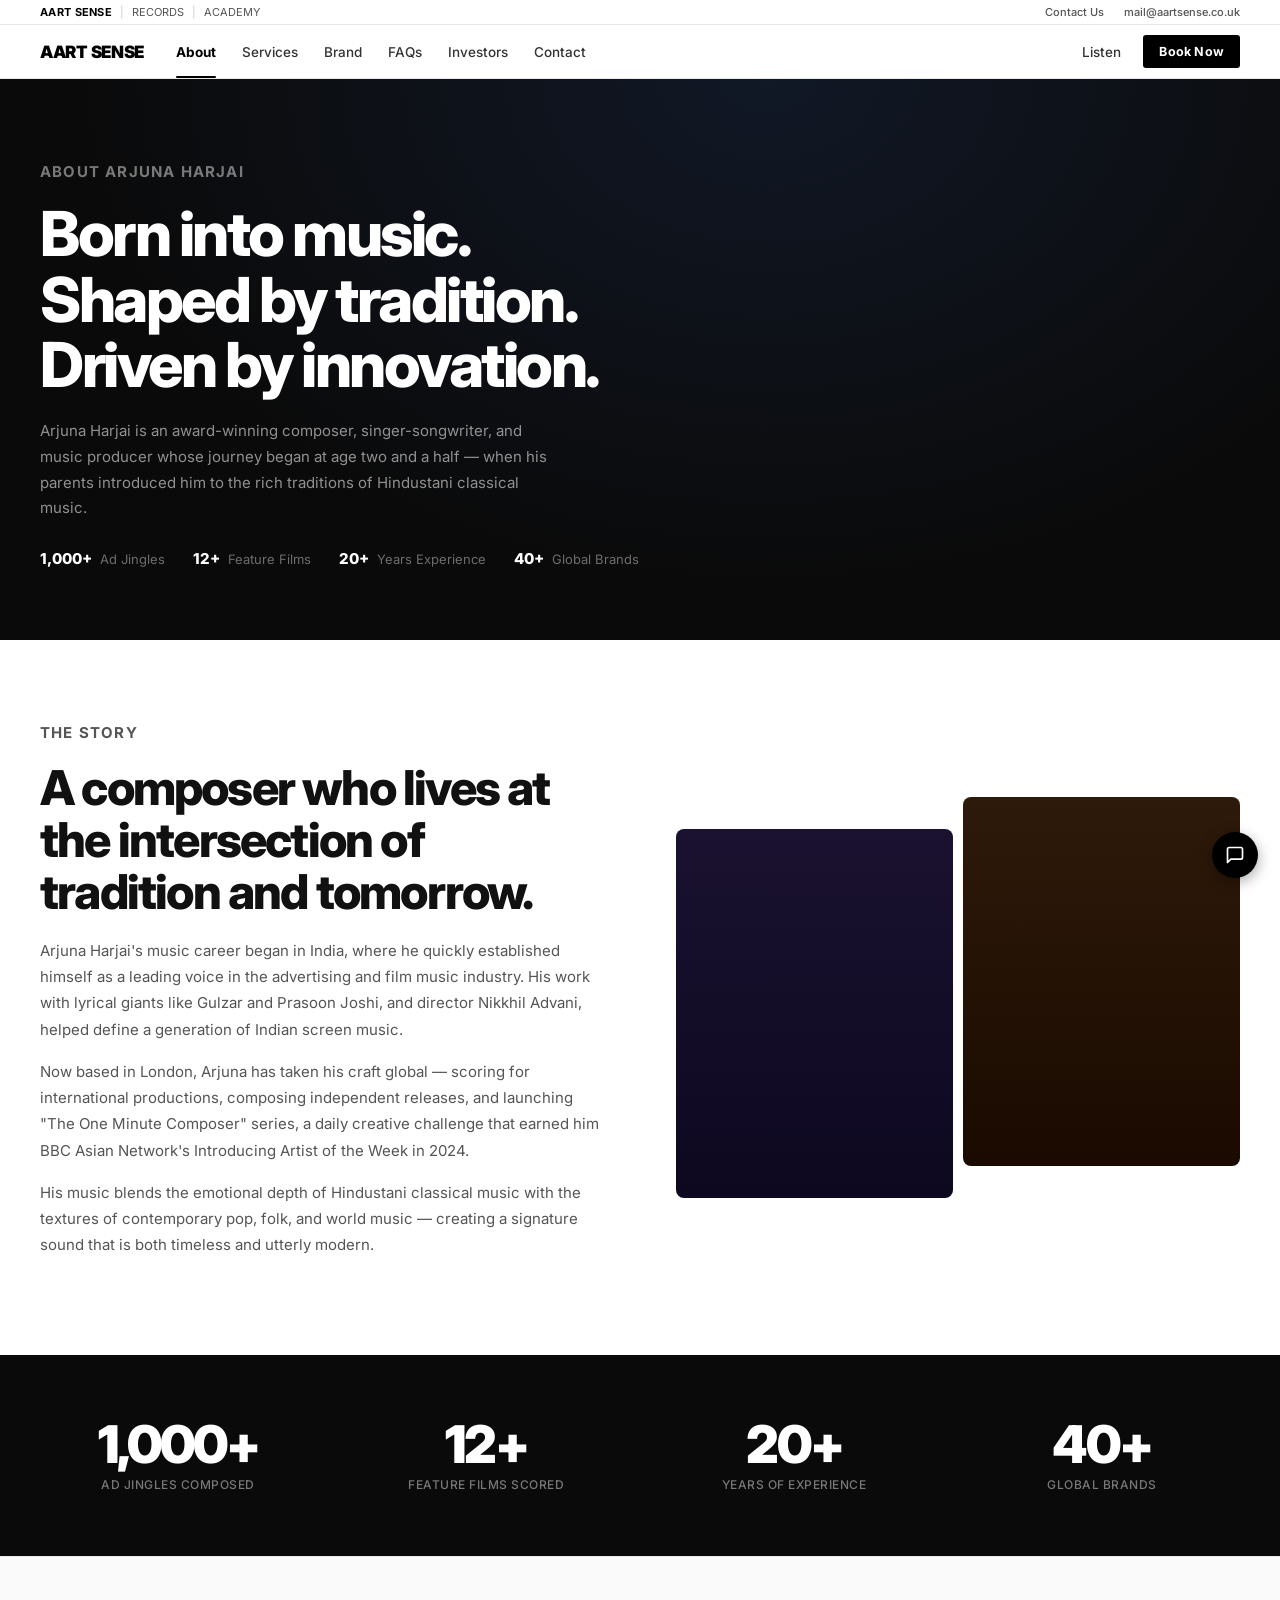
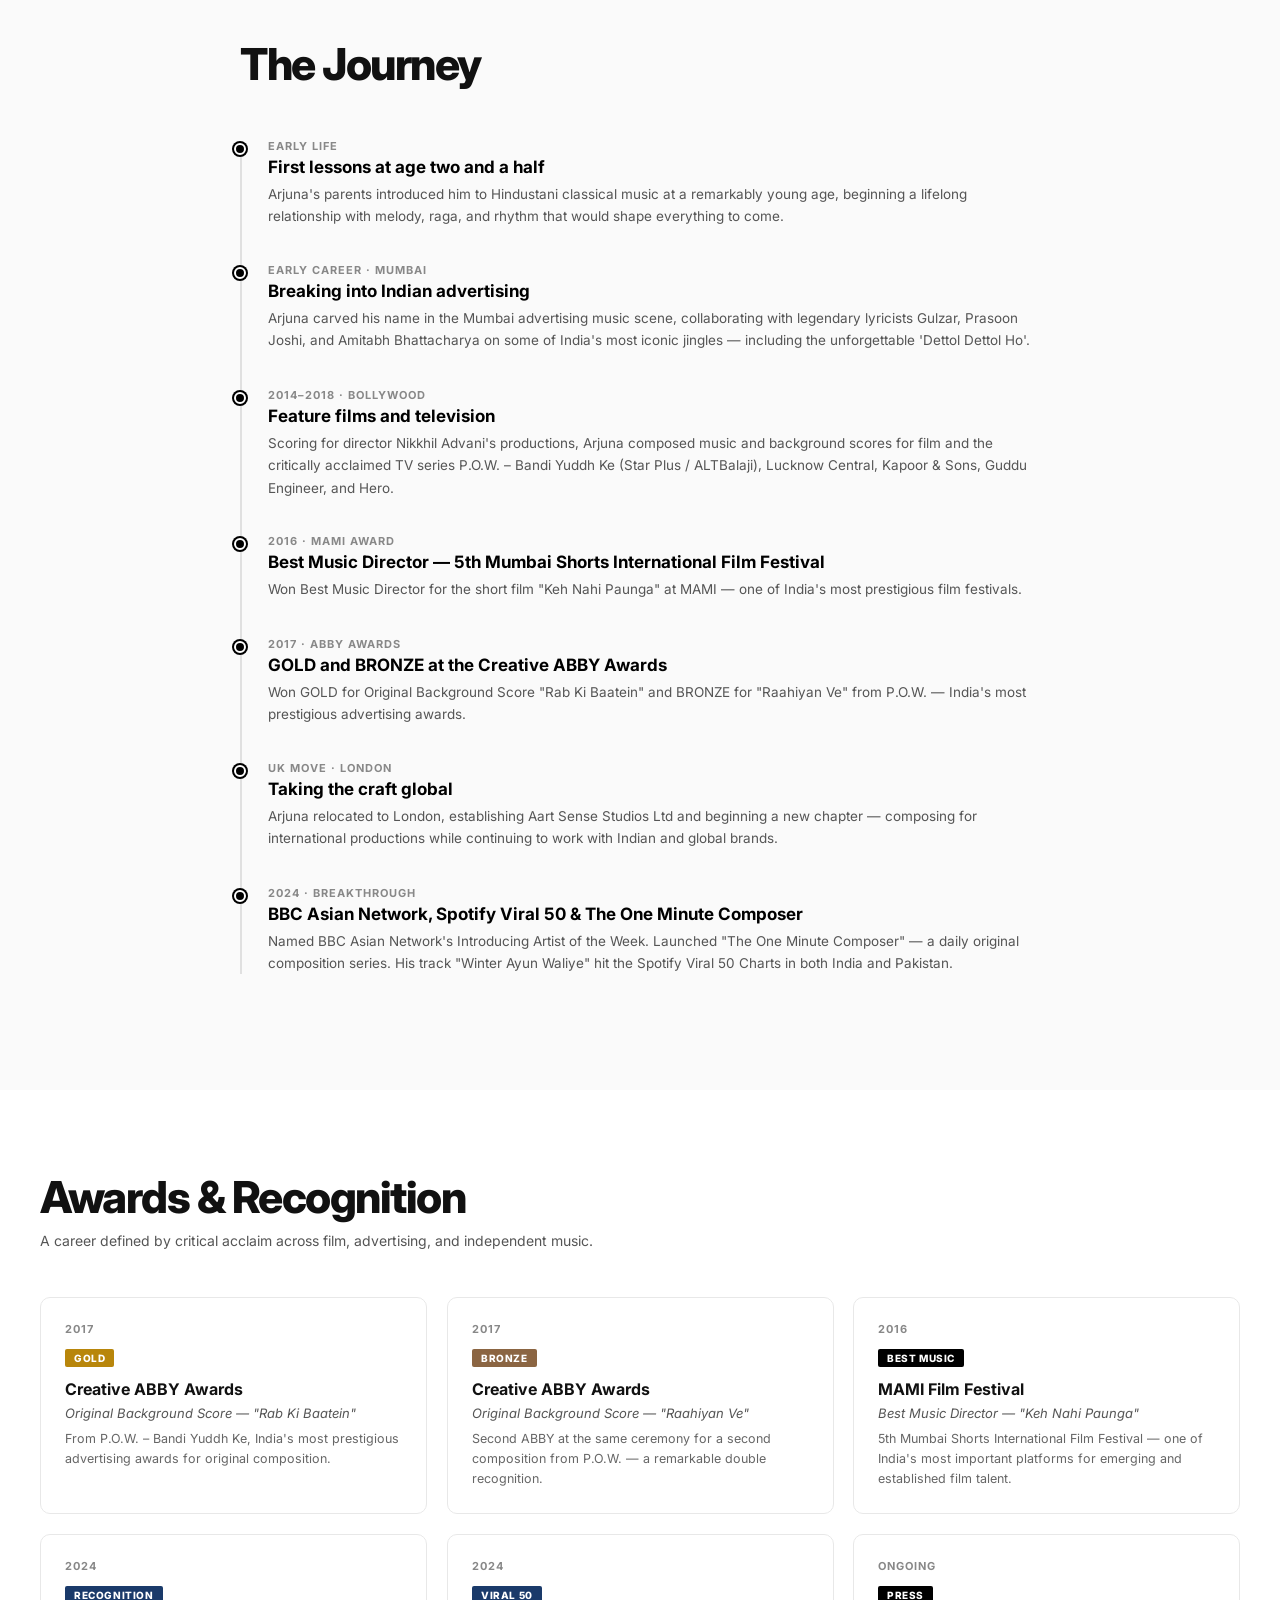
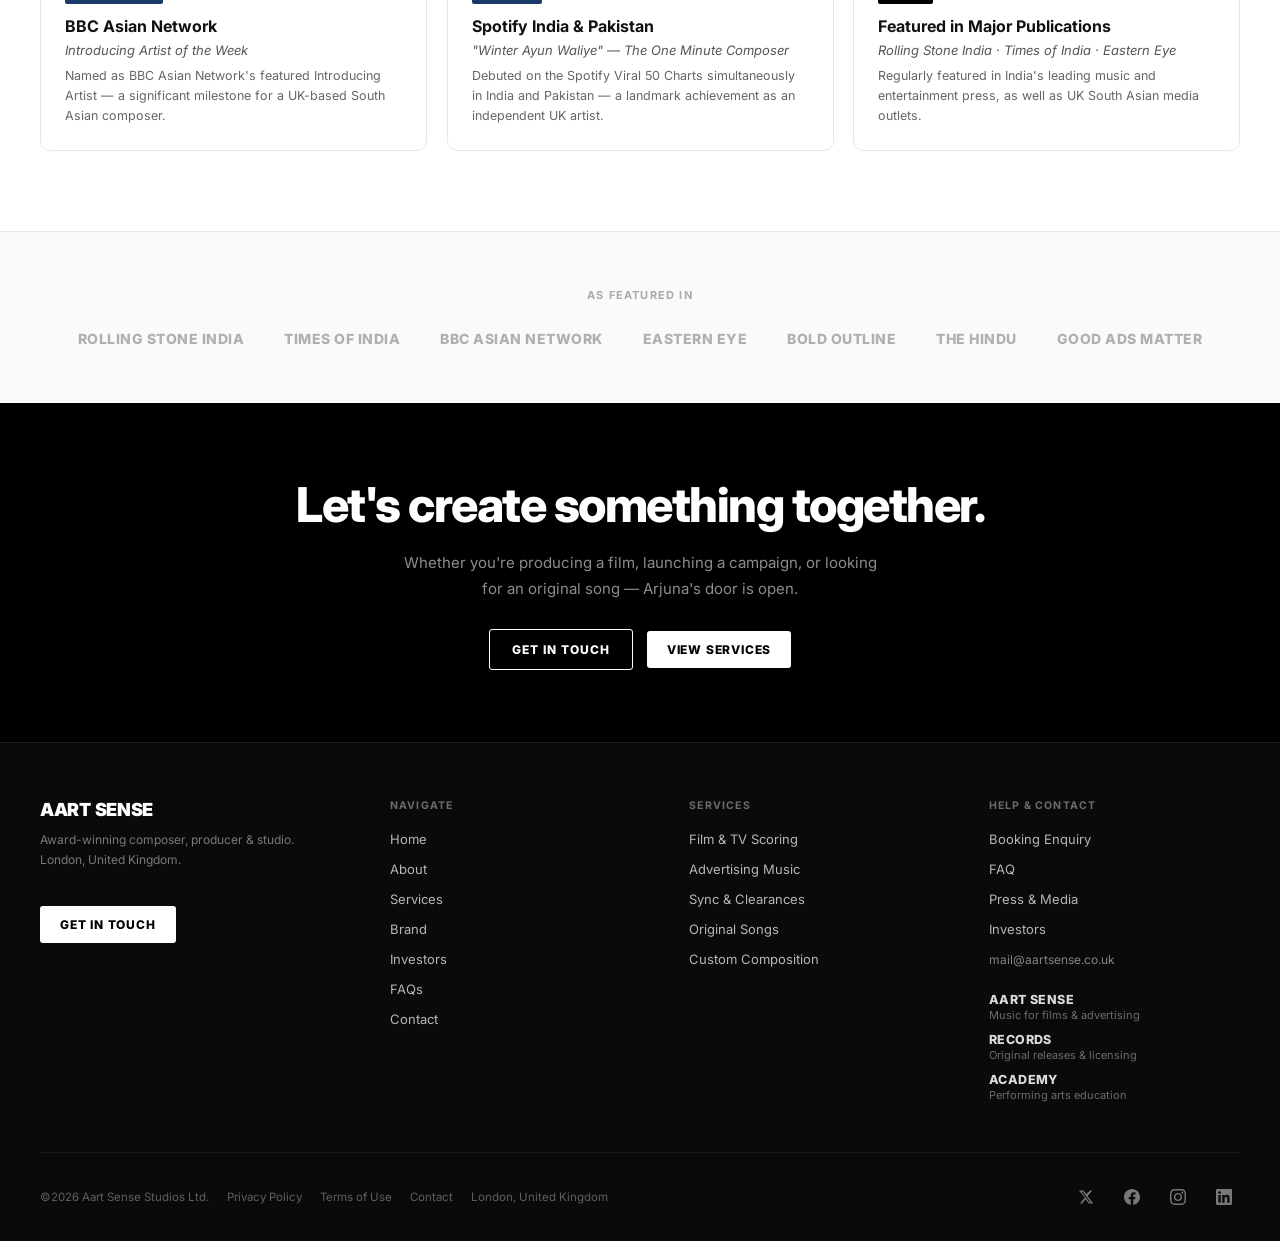
==== about.html @ d1156be5 "Added more pages the the site" ====
<!DOCTYPE html>
<html lang="en">
<head>
  <meta charset="UTF-8"/>
  <meta name="viewport" content="width=device-width, initial-scale=1.0"/>
  <title>About – Aart Sense | Arjuna Harjai</title>
  <link rel="preconnect" href="https://fonts.googleapis.com"/>
  <link rel="preconnect" href="https://fonts.gstatic.com" crossorigin/>
  <link href="https://fonts.googleapis.com/css2?family=Inter:wght@300;400;500;600;700;800;900&display=swap" rel="stylesheet"/>
  <link rel="stylesheet" href="shared.css"/>
  <style>
    /* ── Bio split ── */
    .bio-section { padding: 80px 40px; }
    .bio-inner {
      max-width: 1200px; margin: 0 auto;
      display: grid; grid-template-columns: 1fr 1fr;
      gap: 72px; align-items: center;
    }
    .bio-text h2 {
      font-size: 48px; font-weight: 800;
      letter-spacing: -1.8px; line-height: 1.08;
      margin-bottom: 20px;
    }
    .bio-text p {
      font-size: 15px; color: #555;
      line-height: 1.75; margin-bottom: 16px;
    }
    .bio-visual {
      display: grid; grid-template-columns: 1fr 1fr;
      gap: 10px;
    }
    .bv-card {
      border-radius: 8px; overflow: hidden; aspect-ratio: 3/4;
    }
    .bv-card:first-child { margin-top: 32px; }

    /* ── Stats strip (dark) ── */
    .stats-strip {
      background: #0a0a0a; padding: 64px 40px;
    }
    .stats-inner {
      max-width: 1200px; margin: 0 auto;
      display: grid; grid-template-columns: repeat(4,1fr);
      gap: 32px;
    }
    .stat-block { text-align: center; }
    .stat-num {
      font-size: 52px; font-weight: 900;
      letter-spacing: -2px; color: #fff;
      line-height: 1;
    }
    .stat-label {
      font-size: 12px; color: rgba(255,255,255,.45);
      margin-top: 6px; font-weight: 500;
      letter-spacing: .5px; text-transform: uppercase;
    }

    /* ── Timeline ── */
    .timeline-section { padding: 80px 40px; background: #fafafa; border-top: 1px solid #e8e8e8; }
    .timeline-inner { max-width: 800px; margin: 0 auto; }
    .timeline-section h2 {
      font-size: 44px; font-weight: 800;
      letter-spacing: -1.5px; margin-bottom: 48px;
    }
    .timeline { position: relative; padding-left: 28px; }
    .timeline::before {
      content: '';
      position: absolute; left: 0; top: 6px; bottom: 0;
      width: 2px; background: #e0e0e0;
    }
    .tl-item {
      position: relative; margin-bottom: 36px;
    }
    .tl-dot {
      position: absolute; left: -34px; top: 4px;
      width: 12px; height: 12px;
      background: #000; border-radius: 50%;
      border: 2px solid #fff;
      box-shadow: 0 0 0 2px #000;
    }
    .tl-year {
      font-size: 11px; font-weight: 700;
      letter-spacing: 1px; text-transform: uppercase;
      color: #888; margin-bottom: 4px;
    }
    .tl-title {
      font-size: 17px; font-weight: 700;
      color: #000; margin-bottom: 6px;
    }
    .tl-desc {
      font-size: 13.5px; color: #555; line-height: 1.65;
    }

    /* ── Awards grid ── */
    .awards-section { padding: 80px 40px; }
    .awards-inner { max-width: 1200px; margin: 0 auto; }
    .awards-section h2 {
      font-size: 44px; font-weight: 800;
      letter-spacing: -1.5px; margin-bottom: 8px;
    }
    .awards-section > .awards-inner > p {
      font-size: 14px; color: #555; margin-bottom: 48px;
    }
    .awards-grid {
      display: grid; grid-template-columns: repeat(3, 1fr);
      gap: 20px;
    }
    .award-card {
      background: #fff; border: 1px solid #e8e8e8;
      border-radius: 10px; padding: 24px;
      transition: box-shadow .2s, border-color .2s;
    }
    .award-card:hover {
      border-color: #bbb;
      box-shadow: 0 8px 32px rgba(0,0,0,.06);
    }
    .award-year {
      font-size: 11px; font-weight: 700;
      letter-spacing: 1px; text-transform: uppercase;
      color: #888; margin-bottom: 10px;
    }
    .award-badge {
      display: inline-block;
      background: #000; color: #fff;
      font-size: 10px; font-weight: 800;
      padding: 3px 9px; border-radius: 2px;
      letter-spacing: .6px; text-transform: uppercase;
      margin-bottom: 12px;
    }
    .award-badge.gold { background: #b8860b; }
    .award-badge.bronze { background: #8b6542; }
    .award-badge.recognition { background: #1a3a6a; }
    .award-title {
      font-size: 16px; font-weight: 700; margin-bottom: 6px;
    }
    .award-film {
      font-size: 13px; color: #555; font-style: italic; margin-bottom: 8px;
    }
    .award-body { font-size: 12.5px; color: #666; line-height: 1.6; }

    /* ── Press logos ── */
    .press-section {
      background: #fafafa; padding: 56px 40px;
      border-top: 1px solid #e8e8e8;
    }
    .press-inner { max-width: 1200px; margin: 0 auto; }
    .press-label { font-size: 11px; font-weight: 700; letter-spacing: 1.2px; text-transform: uppercase; color: #aaa; text-align: center; margin-bottom: 28px; }
    .press-logos {
      display: flex; align-items: center;
      justify-content: center; gap: 40px; flex-wrap: wrap;
    }
    .press-logo {
      font-size: 14px; font-weight: 800;
      color: #b0b0b0; letter-spacing: .5px;
      text-transform: uppercase;
    }

    /* ── Responsive ── */
    @media (max-width: 960px) {
      .bio-inner { grid-template-columns: 1fr; gap: 40px; }
      .stats-inner { grid-template-columns: repeat(2,1fr); }
      .awards-grid { grid-template-columns: 1fr 1fr; }
    }
    @media (max-width: 600px) {
      .bio-section, .timeline-section, .awards-section, .press-section { padding: 48px 16px; }
      .stats-strip { padding: 48px 16px; }
      .bio-text h2 { font-size: 32px; }
      .timeline-section h2, .awards-section h2 { font-size: 28px; }
      .awards-grid { grid-template-columns: 1fr; }
      .stats-inner { grid-template-columns: 1fr 1fr; }
    }
  </style>
</head>
<body>

<!-- TOP BAR -->
<div class="top-bar">
  <div class="top-bar-left">
    <a href="index.html"><span class="brand">AART SENSE</span></a>
    <span class="sep">|</span><a href="#">RECORDS</a>
    <span class="sep">|</span><a href="#">ACADEMY</a>
  </div>
  <div class="top-bar-right">
    <a href="contact.html">Contact Us</a>
    <a href="mailto:mail@aartsense.co.uk">mail@aartsense.co.uk</a>
  </div>
</div>

<!-- NAVBAR -->
<nav class="navbar" id="navbar">
  <div class="logo"><a href="index.html">AART SENSE</a></div>
  <div class="nav-links">
    <a href="about.html" class="active">About</a>
    <a href="services.html">Services</a>
    <a href="brand.html">Brand</a>
    <a href="faqs.html">FAQs</a>
    <a href="investors.html">Investors</a>
    <a href="contact.html">Contact</a>
  </div>
  <div class="nav-right">
    <span class="nav-login">Listen</span>
    <button class="btn-cta">Book Now</button>
  </div>
</nav>

<!-- PAGE HERO -->
<div class="page-hero">
  <div class="page-hero-inner">
    <p class="section-label">About Arjuna Harjai</p>
    <h1>Born into music.<br>Shaped by tradition.<br>Driven by innovation.</h1>
    <p>Arjuna Harjai is an award-winning composer, singer-songwriter, and music producer whose journey began at age two and a half — when his parents introduced him to the rich traditions of Hindustani classical music.</p>
    <div class="page-hero-meta">
      <div class="ph-stat"><strong>1,000+</strong> Ad Jingles</div>
      <div class="ph-stat"><strong>12+</strong> Feature Films</div>
      <div class="ph-stat"><strong>20+</strong> Years Experience</div>
      <div class="ph-stat"><strong>40+</strong> Global Brands</div>
    </div>
  </div>
</div>

<!-- BIO SECTION -->
<section class="bio-section">
  <div class="bio-inner">
    <div class="bio-text">
      <p class="section-label">The Story</p>
      <h2>A composer who lives at the intersection of tradition and tomorrow.</h2>
      <p>Arjuna Harjai's music career began in India, where he quickly established himself as a leading voice in the advertising and film music industry. His work with lyrical giants like Gulzar and Prasoon Joshi, and director Nikkhil Advani, helped define a generation of Indian screen music.</p>
      <p>Now based in London, Arjuna has taken his craft global — scoring for international productions, composing independent releases, and launching "The One Minute Composer" series, a daily creative challenge that earned him BBC Asian Network's Introducing Artist of the Week in 2024.</p>
      <p>His music blends the emotional depth of Hindustani classical music with the textures of contemporary pop, folk, and world music — creating a signature sound that is both timeless and utterly modern.</p>
    </div>
    <div class="bio-visual">
      <div class="bv-card" style="background:linear-gradient(180deg,#1a1230 0%,#0d0820 100%)"></div>
      <div class="bv-card" style="background:linear-gradient(180deg,#2e1a0a 0%,#1a0a00 100%)"></div>
    </div>
  </div>
</section>

<!-- STATS STRIP -->
<div class="stats-strip">
  <div class="stats-inner">
    <div class="stat-block">
      <div class="stat-num">1,000+</div>
      <div class="stat-label">Ad Jingles Composed</div>
    </div>
    <div class="stat-block">
      <div class="stat-num">12+</div>
      <div class="stat-label">Feature Films Scored</div>
    </div>
    <div class="stat-block">
      <div class="stat-num">20+</div>
      <div class="stat-label">Years of Experience</div>
    </div>
    <div class="stat-block">
      <div class="stat-num">40+</div>
      <div class="stat-label">Global Brands</div>
    </div>
  </div>
</div>

<!-- TIMELINE -->
<section class="timeline-section">
  <div class="timeline-inner">
    <h2>The Journey</h2>
    <div class="timeline">
      <div class="tl-item">
        <div class="tl-dot"></div>
        <div class="tl-year">Early Life</div>
        <div class="tl-title">First lessons at age two and a half</div>
        <div class="tl-desc">Arjuna's parents introduced him to Hindustani classical music at a remarkably young age, beginning a lifelong relationship with melody, raga, and rhythm that would shape everything to come.</div>
      </div>
      <div class="tl-item">
        <div class="tl-dot"></div>
        <div class="tl-year">Early Career · Mumbai</div>
        <div class="tl-title">Breaking into Indian advertising</div>
        <div class="tl-desc">Arjuna carved his name in the Mumbai advertising music scene, collaborating with legendary lyricists Gulzar, Prasoon Joshi, and Amitabh Bhattacharya on some of India's most iconic jingles — including the unforgettable 'Dettol Dettol Ho'.</div>
      </div>
      <div class="tl-item">
        <div class="tl-dot"></div>
        <div class="tl-year">2014–2018 · Bollywood</div>
        <div class="tl-title">Feature films and television</div>
        <div class="tl-desc">Scoring for director Nikkhil Advani's productions, Arjuna composed music and background scores for film and the critically acclaimed TV series P.O.W. – Bandi Yuddh Ke (Star Plus / ALTBalaji), Lucknow Central, Kapoor & Sons, Guddu Engineer, and Hero.</div>
      </div>
      <div class="tl-item">
        <div class="tl-dot"></div>
        <div class="tl-year">2016 · MAMI Award</div>
        <div class="tl-title">Best Music Director — 5th Mumbai Shorts International Film Festival</div>
        <div class="tl-desc">Won Best Music Director for the short film "Keh Nahi Paunga" at MAMI — one of India's most prestigious film festivals.</div>
      </div>
      <div class="tl-item">
        <div class="tl-dot"></div>
        <div class="tl-year">2017 · ABBY Awards</div>
        <div class="tl-title">GOLD and BRONZE at the Creative ABBY Awards</div>
        <div class="tl-desc">Won GOLD for Original Background Score "Rab Ki Baatein" and BRONZE for "Raahiyan Ve" from P.O.W. — India's most prestigious advertising awards.</div>
      </div>
      <div class="tl-item">
        <div class="tl-dot"></div>
        <div class="tl-year">UK Move · London</div>
        <div class="tl-title">Taking the craft global</div>
        <div class="tl-desc">Arjuna relocated to London, establishing Aart Sense Studios Ltd and beginning a new chapter — composing for international productions while continuing to work with Indian and global brands.</div>
      </div>
      <div class="tl-item">
        <div class="tl-dot"></div>
        <div class="tl-year">2024 · Breakthrough</div>
        <div class="tl-title">BBC Asian Network, Spotify Viral 50 &amp; The One Minute Composer</div>
        <div class="tl-desc">Named BBC Asian Network's Introducing Artist of the Week. Launched "The One Minute Composer" — a daily original composition series. His track "Winter Ayun Waliye" hit the Spotify Viral 50 Charts in both India and Pakistan.</div>
      </div>
    </div>
  </div>
</section>

<!-- AWARDS -->
<section class="awards-section">
  <div class="awards-inner">
    <h2>Awards &amp; Recognition</h2>
    <p>A career defined by critical acclaim across film, advertising, and independent music.</p>
    <div class="awards-grid">
      <div class="award-card">
        <div class="award-year">2017</div>
        <div class="award-badge gold">Gold</div>
        <div class="award-title">Creative ABBY Awards</div>
        <div class="award-film">Original Background Score — "Rab Ki Baatein"</div>
        <div class="award-body">From P.O.W. – Bandi Yuddh Ke, India's most prestigious advertising awards for original composition.</div>
      </div>
      <div class="award-card">
        <div class="award-year">2017</div>
        <div class="award-badge bronze">Bronze</div>
        <div class="award-title">Creative ABBY Awards</div>
        <div class="award-film">Original Background Score — "Raahiyan Ve"</div>
        <div class="award-body">Second ABBY at the same ceremony for a second composition from P.O.W. — a remarkable double recognition.</div>
      </div>
      <div class="award-card">
        <div class="award-year">2016</div>
        <div class="award-badge">Best Music</div>
        <div class="award-title">MAMI Film Festival</div>
        <div class="award-film">Best Music Director — "Keh Nahi Paunga"</div>
        <div class="award-body">5th Mumbai Shorts International Film Festival — one of India's most important platforms for emerging and established film talent.</div>
      </div>
      <div class="award-card">
        <div class="award-year">2024</div>
        <div class="award-badge recognition">Recognition</div>
        <div class="award-title">BBC Asian Network</div>
        <div class="award-film">Introducing Artist of the Week</div>
        <div class="award-body">Named as BBC Asian Network's featured Introducing Artist — a significant milestone for a UK-based South Asian composer.</div>
      </div>
      <div class="award-card">
        <div class="award-year">2024</div>
        <div class="award-badge recognition">Viral 50</div>
        <div class="award-title">Spotify India &amp; Pakistan</div>
        <div class="award-film">"Winter Ayun Waliye" — The One Minute Composer</div>
        <div class="award-body">Debuted on the Spotify Viral 50 Charts simultaneously in India and Pakistan — a landmark achievement as an independent UK artist.</div>
      </div>
      <div class="award-card">
        <div class="award-year">Ongoing</div>
        <div class="award-badge">Press</div>
        <div class="award-title">Featured in Major Publications</div>
        <div class="award-film">Rolling Stone India · Times of India · Eastern Eye</div>
        <div class="award-body">Regularly featured in India's leading music and entertainment press, as well as UK South Asian media outlets.</div>
      </div>
    </div>
  </div>
</section>

<!-- PRESS LOGOS -->
<section class="press-section">
  <div class="press-inner">
    <p class="press-label">As featured in</p>
    <div class="press-logos">
      <span class="press-logo">Rolling Stone India</span>
      <span class="press-logo">Times of India</span>
      <span class="press-logo">BBC Asian Network</span>
      <span class="press-logo">Eastern Eye</span>
      <span class="press-logo">Bold Outline</span>
      <span class="press-logo">The Hindu</span>
      <span class="press-logo">Good Ads Matter</span>
    </div>
  </div>
</section>

<!-- CTA STRIP -->
<div class="cta-strip">
  <h2>Let's create something together.</h2>
  <p>Whether you're producing a film, launching a campaign, or looking for an original song — Arjuna's door is open.</p>
  <div class="cta-strip-btns">
    <button class="btn-outline-white" onclick="location.href='contact.html'">Get in Touch</button>
    <button class="btn-white" onclick="location.href='services.html'">View Services</button>
  </div>
</div>

<!-- FOOTER -->
<footer class="footer">
  <div class="footer-top">
    <div class="footer-cta">
      <div class="footer-logo">AART SENSE</div>
      <p class="footer-tagline">Award-winning composer, producer &amp; studio.<br>London, United Kingdom.</p>
      <a href="contact.html" class="btn-white" style="display:inline-block;margin-top:16px;">Get in Touch</a>
    </div>
    <div class="footer-col">
      <h4>Navigate</h4>
      <ul>
        <li><a href="index.html">Home</a></li>
        <li><a href="about.html">About</a></li>
        <li><a href="services.html">Services</a></li>
        <li><a href="brand.html">Brand</a></li>
        <li><a href="investors.html">Investors</a></li>
        <li><a href="faqs.html">FAQs</a></li>
        <li><a href="contact.html">Contact</a></li>
      </ul>
    </div>
    <div class="footer-col">
      <h4>Services</h4>
      <ul>
        <li><a href="services.html">Film &amp; TV Scoring</a></li>
        <li><a href="services.html">Advertising Music</a></li>
        <li><a href="services.html">Sync &amp; Clearances</a></li>
        <li><a href="services.html">Original Songs</a></li>
        <li><a href="services.html">Custom Composition</a></li>
      </ul>
    </div>
    <div class="footer-col">
      <h4>Help &amp; Contact</h4>
      <ul>
        <li><a href="contact.html">Booking Enquiry</a></li>
        <li><a href="faqs.html">FAQ</a></li>
        <li><a href="brand.html">Press &amp; Media</a></li>
        <li><a href="investors.html">Investors</a></li>
        <li class="tel"><a href="mailto:mail@aartsense.co.uk">mail@aartsense.co.uk</a></li>
      </ul>
      <div class="fm-brands" style="margin-top:24px">
        <div class="fm-brand">
          <div class="fm-brand-name">AART SENSE</div>
          <div class="fm-brand-tagline">Music for films &amp; advertising</div>
        </div>
        <div class="fm-brand">
          <div class="fm-brand-name">RECORDS</div>
          <div class="fm-brand-tagline">Original releases &amp; licensing</div>
        </div>
        <div class="fm-brand">
          <div class="fm-brand-name">ACADEMY</div>
          <div class="fm-brand-tagline">Performing arts education</div>
        </div>
      </div>
    </div>
  </div>
  <div class="footer-bottom">
    <div class="footer-links">
      <span>©2026 Aart Sense Studios Ltd.</span>
      <a href="#">Privacy Policy</a>
      <a href="#">Terms of Use</a>
      <a href="contact.html">Contact</a>
      <span>London, United Kingdom</span>
    </div>
    <div class="socials">
      <div class="social-btn" title="Twitter / X">
        <svg width="16" height="16" viewBox="0 0 24 24" fill="currentColor"><path d="M18.244 2.25h3.308l-7.227 8.26 8.502 11.24H16.17l-4.714-6.231-5.401 6.231H2.746l7.73-8.835L1.254 2.25H8.08l4.253 5.622L18.244 2.25zm-1.161 17.52h1.833L7.084 4.126H5.117L17.083 19.77z"/></svg>
      </div>
      <div class="social-btn" title="Facebook">
        <svg width="16" height="16" viewBox="0 0 24 24" fill="currentColor"><path d="M24 12.073c0-6.627-5.373-12-12-12s-12 5.373-12 12c0 5.99 4.388 10.954 10.125 11.854v-8.385H7.078v-3.47h3.047V9.43c0-3.007 1.792-4.669 4.533-4.669 1.312 0 2.686.235 2.686.235v2.953H15.83c-1.491 0-1.956.925-1.956 1.874v2.25h3.328l-.532 3.47h-2.796v8.385C19.612 23.027 24 18.062 24 12.073z"/></svg>
      </div>
      <div class="social-btn" title="Instagram">
        <svg width="16" height="16" viewBox="0 0 24 24" fill="currentColor"><path d="M12 2.163c3.204 0 3.584.012 4.85.07 3.252.148 4.771 1.691 4.919 4.919.058 1.265.069 1.645.069 4.849 0 3.205-.012 3.584-.069 4.849-.149 3.225-1.664 4.771-4.919 4.919-1.266.058-1.644.07-4.85.07-3.204 0-3.584-.012-4.849-.07-3.26-.149-4.771-1.699-4.919-4.92-.058-1.265-.07-1.644-.07-4.849 0-3.204.013-3.583.07-4.849.149-3.227 1.664-4.771 4.919-4.919 1.266-.057 1.645-.069 4.849-.069zm0-2.163c-3.259 0-3.667.014-4.947.072-4.358.2-6.78 2.618-6.98 6.98-.059 1.281-.073 1.689-.073 4.948 0 3.259.014 3.668.072 4.948.2 4.358 2.618 6.78 6.98 6.98 1.281.058 1.689.072 4.948.072 3.259 0 3.668-.014 4.948-.072 4.354-.2 6.782-2.618 6.979-6.98.059-1.28.073-1.689.073-4.948 0-3.259-.014-3.667-.072-4.947-.196-4.354-2.617-6.78-6.979-6.98-1.281-.059-1.69-.073-4.949-.073zm0 5.838c-3.403 0-6.162 2.759-6.162 6.162s2.759 6.163 6.162 6.163 6.162-2.759 6.162-6.163c0-3.403-2.759-6.162-6.162-6.162zm0 10.162c-2.209 0-4-1.79-4-4 0-2.209 1.791-4 4-4s4 1.791 4 4c0 2.21-1.791 4-4 4zm6.406-11.845c-.796 0-1.441.645-1.441 1.44s.645 1.44 1.441 1.44c.795 0 1.439-.645 1.439-1.44s-.644-1.44-1.439-1.44z"/></svg>
      </div>
      <div class="social-btn" title="LinkedIn">
        <svg width="16" height="16" viewBox="0 0 24 24" fill="currentColor"><path d="M20.447 20.452h-3.554v-5.569c0-1.328-.027-3.037-1.852-3.037-1.853 0-2.136 1.445-2.136 2.939v5.667H9.351V9h3.414v1.561h.046c.477-.9 1.637-1.85 3.37-1.85 3.601 0 4.267 2.37 4.267 5.455v6.286zM5.337 7.433c-1.144 0-2.063-.926-2.063-2.065 0-1.138.92-2.063 2.063-2.063 1.14 0 2.064.925 2.064 2.063 0 1.139-.925 2.065-2.064 2.065zm1.782 13.019H3.555V9h3.564v11.452zM22.225 0H1.771C.792 0 0 .774 0 1.729v20.542C0 23.227.792 24 1.771 24h20.451C23.2 24 24 23.227 24 22.271V1.729C24 .774 23.2 0 22.222 0h.003z"/></svg>
      </div>
    </div>
  </div>
</footer>

<div class="chat-bubble" title="Chat with us">
  <svg width="20" height="20" viewBox="0 0 24 24" fill="none" stroke="white" stroke-width="2" stroke-linecap="round" stroke-linejoin="round"><path d="M21 15a2 2 0 0 1-2 2H7l-4 4V5a2 2 0 0 1 2-2h14a2 2 0 0 1 2 2z"></path></svg>
</div>

<script src="animations.js" defer></script>
</body>
</html>
---- shared.css ----
/* ═══════════════════════════════════════
   AART SENSE — Shared Stylesheet
   Used by all pages
════════════════════════════════════════ */

/* ── Reset ── */
*, *::before, *::after { box-sizing: border-box; margin: 0; padding: 0; }
html { scroll-behavior: smooth; }
body {
  font-family: 'Inter', -apple-system, BlinkMacSystemFont, 'Segoe UI', sans-serif;
  color: #111;
  background: #fff;
  overflow-x: hidden;
}
a { text-decoration: none; color: inherit; }
button { cursor: pointer; font-family: inherit; }
img { display: block; }

/* ── TOP BAR ── */
.top-bar {
  background: #fff;
  border-bottom: 1px solid #e8e8e8;
  padding: 5px 40px;
  display: flex;
  align-items: center;
  justify-content: space-between;
  font-size: 11px;
  color: #555;
}
.top-bar-left { display: flex; align-items: center; gap: 0; }
.top-bar-left .brand { font-weight: 700; color: #000; letter-spacing: .3px; }
.top-bar-left .sep { color: #ccc; margin: 0 8px; }
.top-bar-left a { color: #555; }
.top-bar-left a:hover { color: #000; }
.top-bar-right { display: flex; align-items: center; gap: 20px; }
.top-bar-right a { font-weight: 500; color: #555; }
.top-bar-right a:hover { color: #000; }

/* ── NAVBAR ── */
.navbar {
  position: sticky;
  top: 0;
  z-index: 200;
  background: #fff;
  border-bottom: 1px solid #e8e8e8;
  display: flex;
  align-items: center;
  padding: 0 40px;
  height: 54px;
  gap: 32px;
  transition: box-shadow .2s;
}
.logo {
  font-size: 17px;
  font-weight: 900;
  letter-spacing: -.3px;
  color: #000;
  flex-shrink: 0;
}
.logo a { color: #000; }
.nav-links {
  display: flex;
  align-items: center;
  gap: 26px;
  flex: 1;
}
.nav-links a {
  font-size: 13.5px;
  font-weight: 500;
  color: #333;
  transition: color .15s;
  position: relative;
}
.nav-links a:hover { color: #000; }
.nav-links a.active { color: #000; font-weight: 700; }
.nav-links a.active::after {
  content: '';
  position: absolute;
  bottom: -18px;
  left: 0; right: 0;
  height: 2px;
  background: #000;
  border-radius: 1px;
}
.nav-right {
  display: flex;
  align-items: center;
  gap: 22px;
  margin-left: auto;
}
.nav-login {
  font-size: 13.5px;
  font-weight: 500;
  color: #333;
  cursor: pointer;
}
.nav-login:hover { color: #000; }

/* ── BUTTONS ── */
.btn-cta {
  background: #000;
  color: #fff;
  border: none;
  padding: 9px 16px;
  font-size: 12.5px;
  font-weight: 700;
  letter-spacing: .2px;
  border-radius: 3px;
  white-space: nowrap;
  transition: background .15s;
  cursor: pointer;
}
.btn-cta:hover { background: #222; }

.btn-black {
  background: #000;
  color: #fff;
  border: none;
  padding: 13px 22px;
  font-size: 12px;
  font-weight: 800;
  letter-spacing: 1px;
  text-transform: uppercase;
  border-radius: 3px;
  display: inline-block;
  cursor: pointer;
  transition: background .15s;
}
.btn-black:hover { background: #222; }

.btn-outline-dark {
  background: transparent;
  color: #000;
  border: 1.5px solid #000;
  padding: 12px 22px;
  font-size: 12px;
  font-weight: 800;
  letter-spacing: 1px;
  text-transform: uppercase;
  border-radius: 3px;
  display: inline-block;
  cursor: pointer;
  transition: background .15s, color .15s;
}
.btn-outline-dark:hover { background: #000; color: #fff; }

.btn-outline-white {
  background: transparent;
  color: #fff;
  border: 1.5px solid #fff;
  padding: 12px 22px;
  font-size: 12px;
  font-weight: 800;
  letter-spacing: 1px;
  text-transform: uppercase;
  border-radius: 3px;
  display: inline-block;
  cursor: pointer;
  transition: background .15s, color .15s;
}
.btn-outline-white:hover { background: #fff; color: #000; }

.btn-white {
  background: #fff;
  color: #000;
  border: none;
  padding: 11px 20px;
  font-size: 12px;
  font-weight: 800;
  letter-spacing: .8px;
  text-transform: uppercase;
  border-radius: 3px;
  cursor: pointer;
  display: inline-block;
  transition: background .15s;
}
.btn-white:hover { background: #e8e8e8; }

/* ── UTILITIES ── */
.section-label {
  font-size: 11px;
  font-weight: 700;
  letter-spacing: 1.2px;
  text-transform: uppercase;
  color: #888;
  margin-bottom: 14px;
}
.section-label.light {
  color: rgba(255,255,255,.5);
}

/* ── PAGE HERO (interior pages) ── */
.page-hero {
  background: #0a0a0a;
  padding: 80px 40px 72px;
  position: relative;
  overflow: hidden;
}
.page-hero::before {
  content: '';
  position: absolute;
  top: 0; left: 0; right: 0; bottom: 0;
  background: radial-gradient(ellipse at 60% 0%, rgba(30,50,90,.35) 0%, transparent 65%);
}
.page-hero-inner {
  max-width: 1200px;
  margin: 0 auto;
  position: relative;
  z-index: 1;
}
.page-hero .section-label {
  color: rgba(255,255,255,.45);
  margin-bottom: 16px;
}
.page-hero h1 {
  font-size: 62px;
  font-weight: 800;
  letter-spacing: -2.5px;
  line-height: 1.06;
  color: #fff;
  max-width: 800px;
  margin-bottom: 20px;
}
.page-hero p {
  font-size: 15px;
  color: rgba(255,255,255,.55);
  line-height: 1.72;
  max-width: 520px;
  margin-bottom: 28px;
}
.page-hero-meta {
  display: flex;
  align-items: center;
  gap: 28px;
  flex-wrap: wrap;
}
.ph-stat {
  font-size: 13px;
  color: rgba(255,255,255,.4);
}
.ph-stat strong {
  color: #fff;
  font-size: 15px;
  font-weight: 800;
  margin-right: 4px;
}

/* ── SECTION DIVIDERS ── */
.section-white { background: #fff; padding: 80px 40px; }
.section-gray  { background: #fafafa; padding: 80px 40px; border-top: 1px solid #e8e8e8; border-bottom: 1px solid #e8e8e8; }
.section-dark  { background: #0a0a0a; padding: 80px 40px; color: #fff; }

.section-inner { max-width: 1200px; margin: 0 auto; }

/* ── DARK CTA STRIP ── */
.cta-strip {
  background: #000;
  padding: 72px 40px;
  text-align: center;
}
.cta-strip h2 {
  font-size: 48px;
  font-weight: 800;
  letter-spacing: -1.5px;
  color: #fff;
  margin-bottom: 16px;
}
.cta-strip p {
  font-size: 15px;
  color: rgba(255,255,255,.55);
  line-height: 1.7;
  max-width: 480px;
  margin: 0 auto 28px;
}
.cta-strip-btns { display: flex; align-items: center; justify-content: center; gap: 14px; flex-wrap: wrap; }

/* ── FOOTER ── */
.footer-logo {
  font-size: 18px;
  font-weight: 900;
  letter-spacing: -.3px;
  color: #fff;
  margin-bottom: 10px;
}
.footer-tagline {
  font-size: 12.5px;
  color: rgba(255,255,255,.45);
  line-height: 1.65;
}
.footer {
  background: #0a0a0a;
  border-top: 1px solid #1a1a1a;
  color: #fff;
  padding: 56px 40px 28px;
}
.footer-top {
  display: grid;
  grid-template-columns: 1.2fr 1fr 1fr 1fr;
  gap: 48px;
  padding-bottom: 40px;
  border-bottom: 1px solid #1a1a1a;
  margin-bottom: 28px;
}
.footer-cta h3 {
  font-size: 21px;
  font-weight: 800;
  letter-spacing: -.5px;
  line-height: 1.3;
  margin-bottom: 8px;
}
.footer-cta p {
  font-size: 12px;
  color: rgba(255,255,255,.45);
  line-height: 1.65;
  margin-bottom: 20px;
}
.footer-cta p strong {
  display: block;
  font-size: 11px;
  font-weight: 600;
  color: rgba(255,255,255,.55);
  margin-top: 4px;
  text-decoration: underline;
}
.footer-col h4 {
  font-size: 10.5px;
  font-weight: 700;
  letter-spacing: 1.2px;
  text-transform: uppercase;
  color: rgba(255,255,255,.4);
  margin-bottom: 16px;
}
.footer-col ul { list-style: none; display: flex; flex-direction: column; gap: 10px; }
.footer-col ul li a { font-size: 13px; color: rgba(255,255,255,.7); transition: color .15s; }
.footer-col ul li a:hover { color: #fff; }
.footer-col ul li.tel a { color: rgba(255,255,255,.5); font-size: 12px; }
.fm-brands { margin-top: 20px; }
.fm-title {
  font-size: 10.5px;
  font-weight: 700;
  letter-spacing: 1px;
  text-transform: uppercase;
  color: rgba(255,255,255,.4);
  margin-bottom: 12px;
}
.fm-brand { margin-bottom: 10px; }
.fm-brand-name { font-size: 12.5px; font-weight: 800; color: rgba(255,255,255,.85); letter-spacing: .4px; }
.fm-brand-tagline { font-size: 11px; color: rgba(255,255,255,.4); margin-top: 1px; }
.footer-bottom {
  display: flex;
  align-items: center;
  justify-content: space-between;
  flex-wrap: wrap;
  gap: 14px;
}
.footer-links {
  display: flex;
  align-items: center;
  gap: 18px;
  font-size: 11.5px;
  color: rgba(255,255,255,.35);
  flex-wrap: wrap;
}
.footer-links a { color: rgba(255,255,255,.35); transition: color .15s; }
.footer-links a:hover { color: rgba(255,255,255,.7); }
.socials { display: flex; gap: 14px; }
.social-btn {
  width: 32px; height: 32px;
  display: flex; align-items: center; justify-content: center;
  color: rgba(255,255,255,.45);
  transition: color .15s;
  cursor: pointer;
}
.social-btn:hover { color: #fff; }

/* ── CHAT BUBBLE ── */
.chat-bubble {
  position: fixed;
  bottom: 22px; right: 22px;
  z-index: 999;
  width: 46px; height: 46px;
  background: #000;
  border-radius: 50%;
  display: flex; align-items: center; justify-content: center;
  cursor: pointer;
  box-shadow: 0 4px 14px rgba(0,0,0,.35);
}

/* ── TRUSTPILOT BADGE ── */
.badge-row {
  display: flex;
  align-items: center;
  gap: 10px;
  margin-bottom: 18px;
}
.badge-text { font-size: 12.5px; font-weight: 700; color: #00b67a; border-bottom: 1px solid #00b67a; }
.badge-stars { display: flex; gap: 2px; }
.badge-star {
  width: 17px; height: 17px;
  background: #00b67a;
  display: flex; align-items: center; justify-content: center;
  font-size: 10px; color: #fff;
}
.badge-source { font-size: 11.5px; color: #555; font-weight: 500; }

/* ── RESPONSIVE ── */
@media (max-width: 960px) {
  .top-bar { display: none; }
  .navbar { padding: 0 20px; gap: 16px; }
  .page-hero { padding: 56px 20px 48px; }
  .page-hero h1 { font-size: 40px; letter-spacing: -1.5px; }
  .section-white, .section-gray, .section-dark, .cta-strip { padding: 56px 20px; }
  .footer { padding: 40px 20px 24px; }
  .footer-top { grid-template-columns: 1fr 1fr; gap: 32px; }
}
@media (max-width: 600px) {
  .navbar { padding: 0 16px; gap: 12px; }
  .nav-links { display: none; }
  .page-hero h1 { font-size: 32px; }
  .footer-top { grid-template-columns: 1fr; }
  .cta-strip h2 { font-size: 32px; }
}
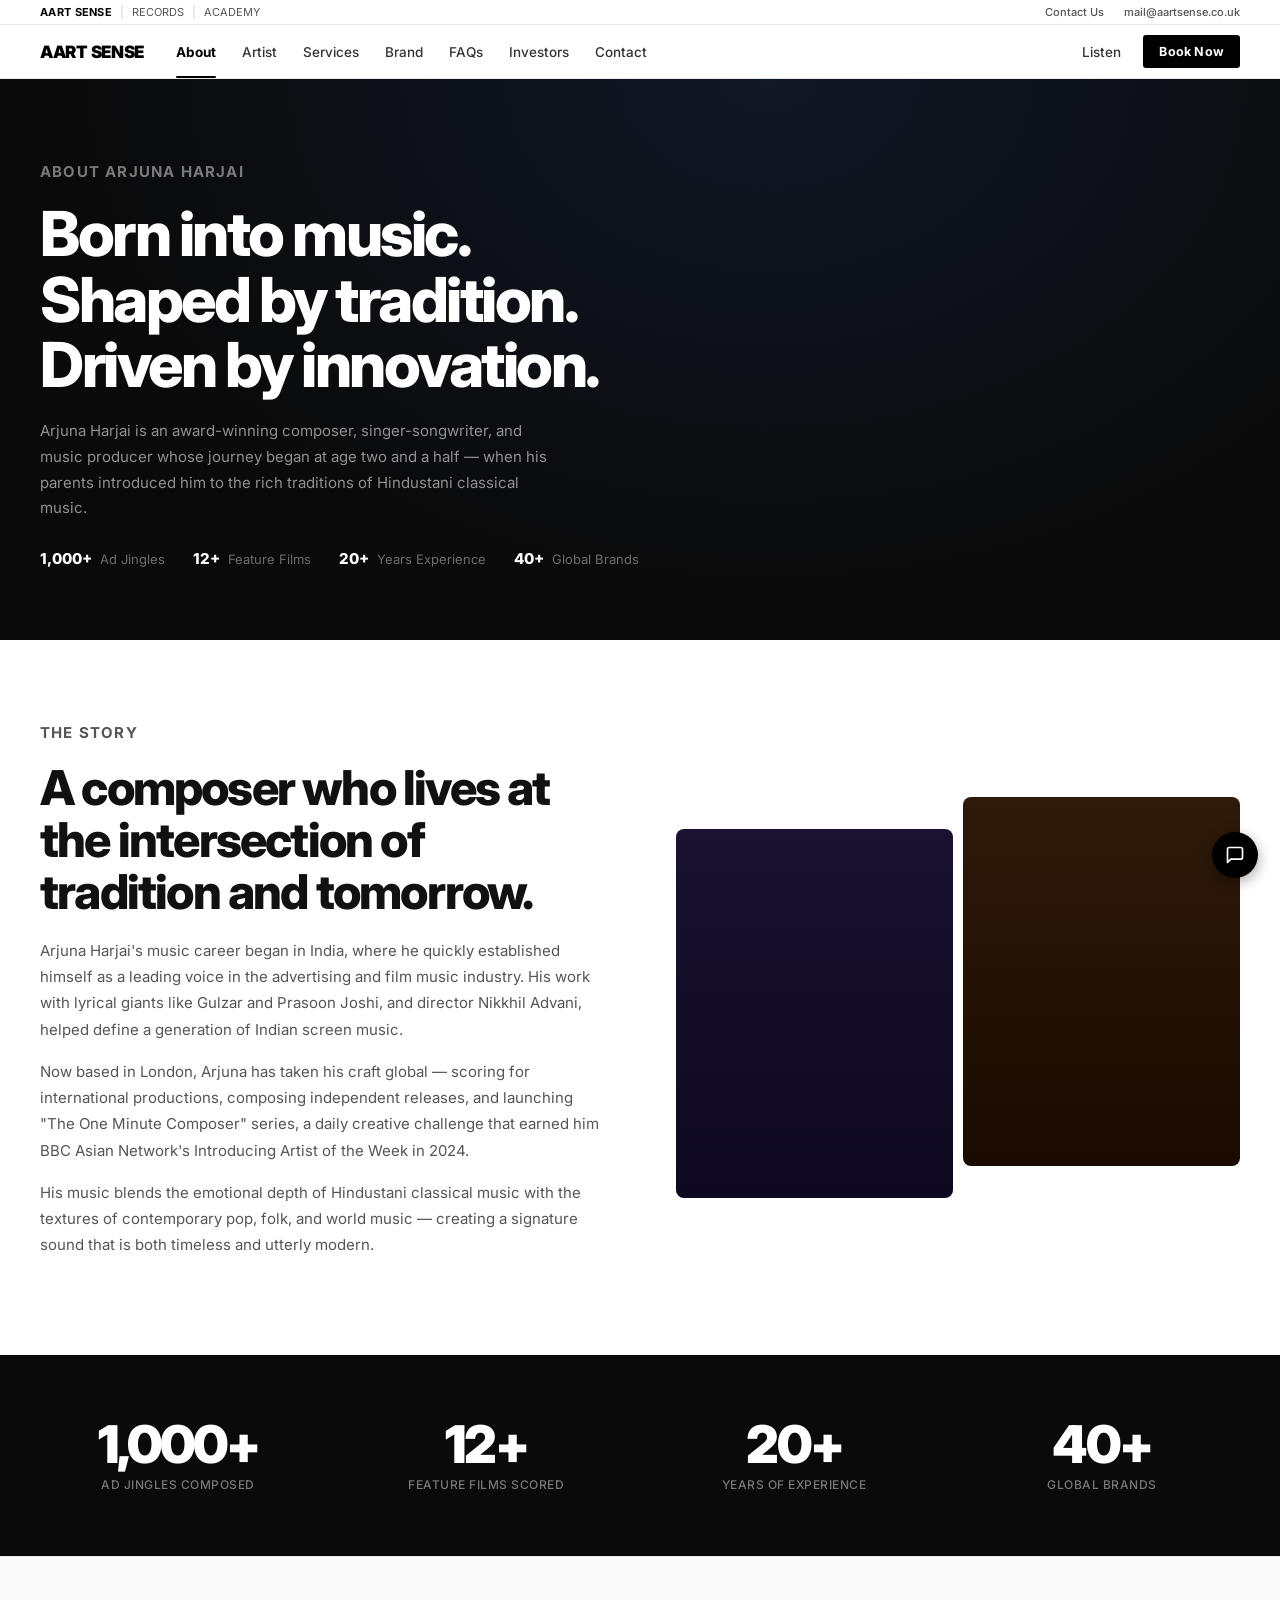
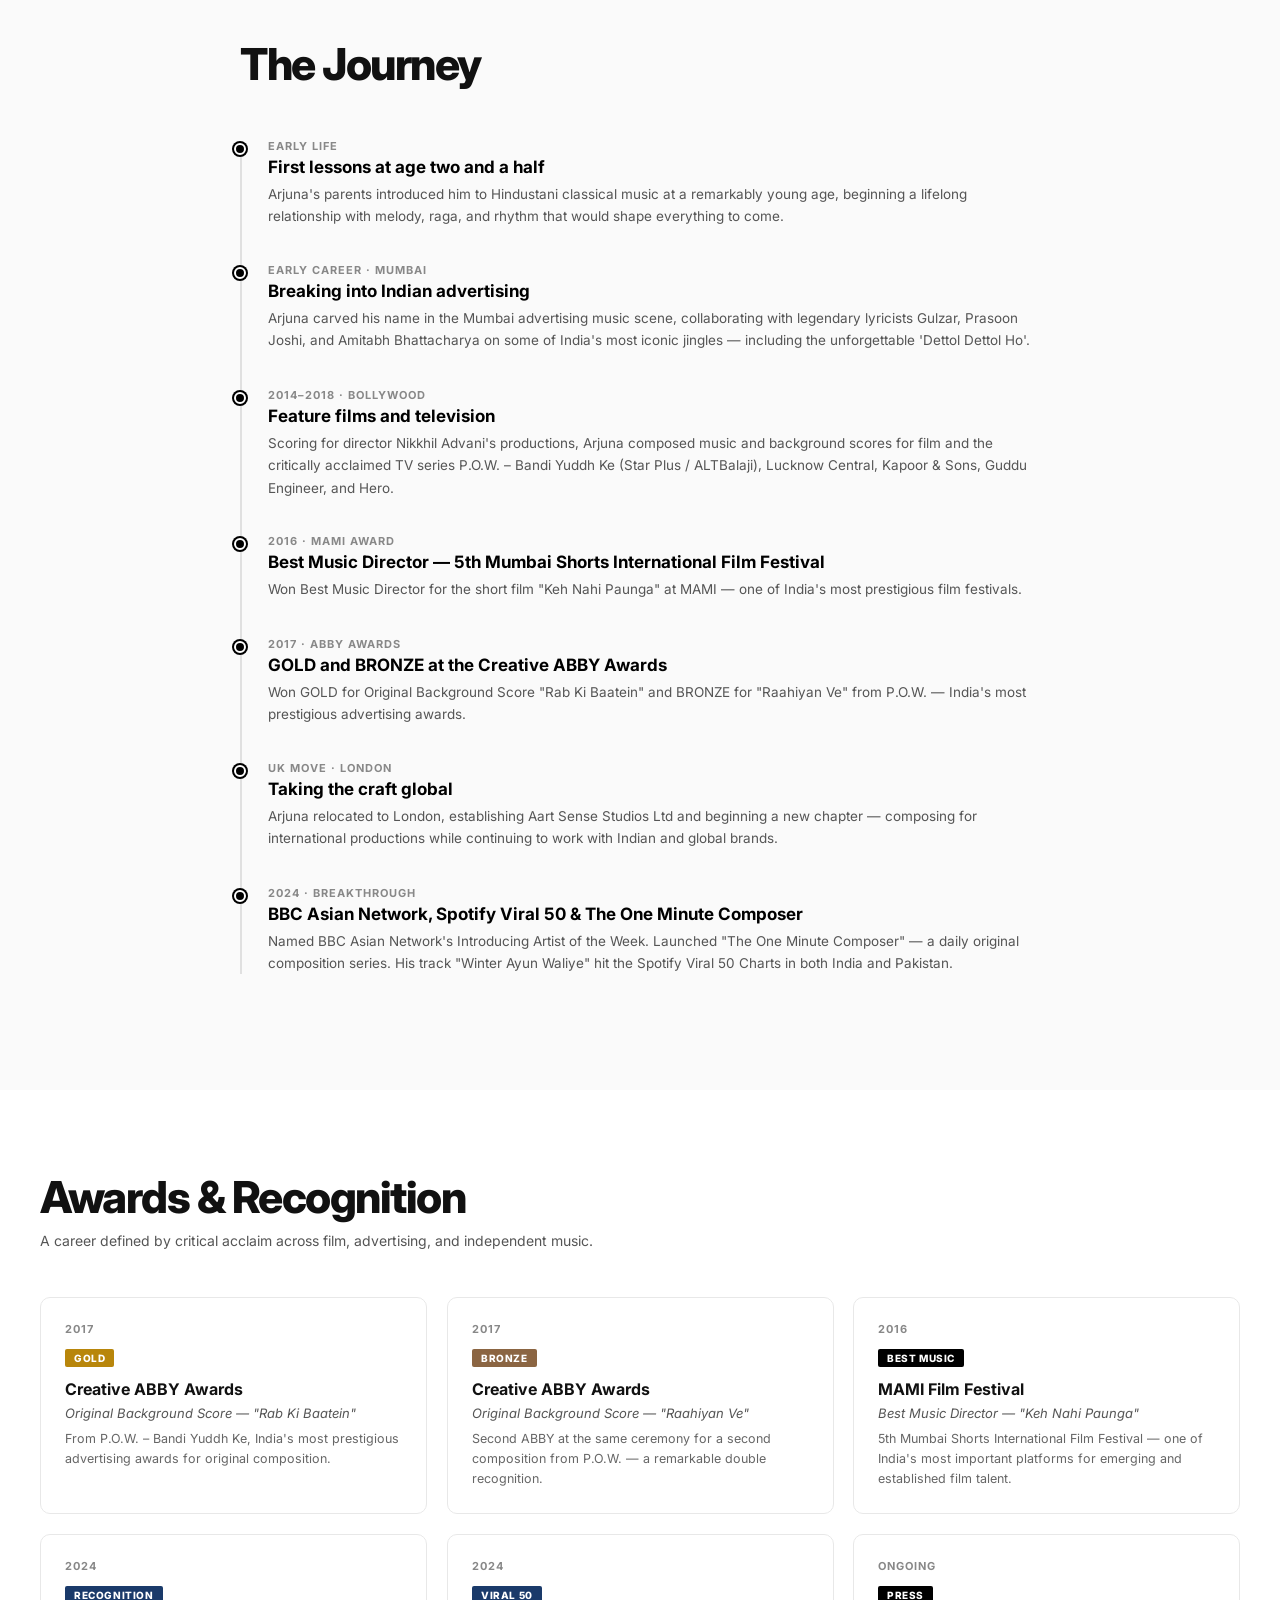
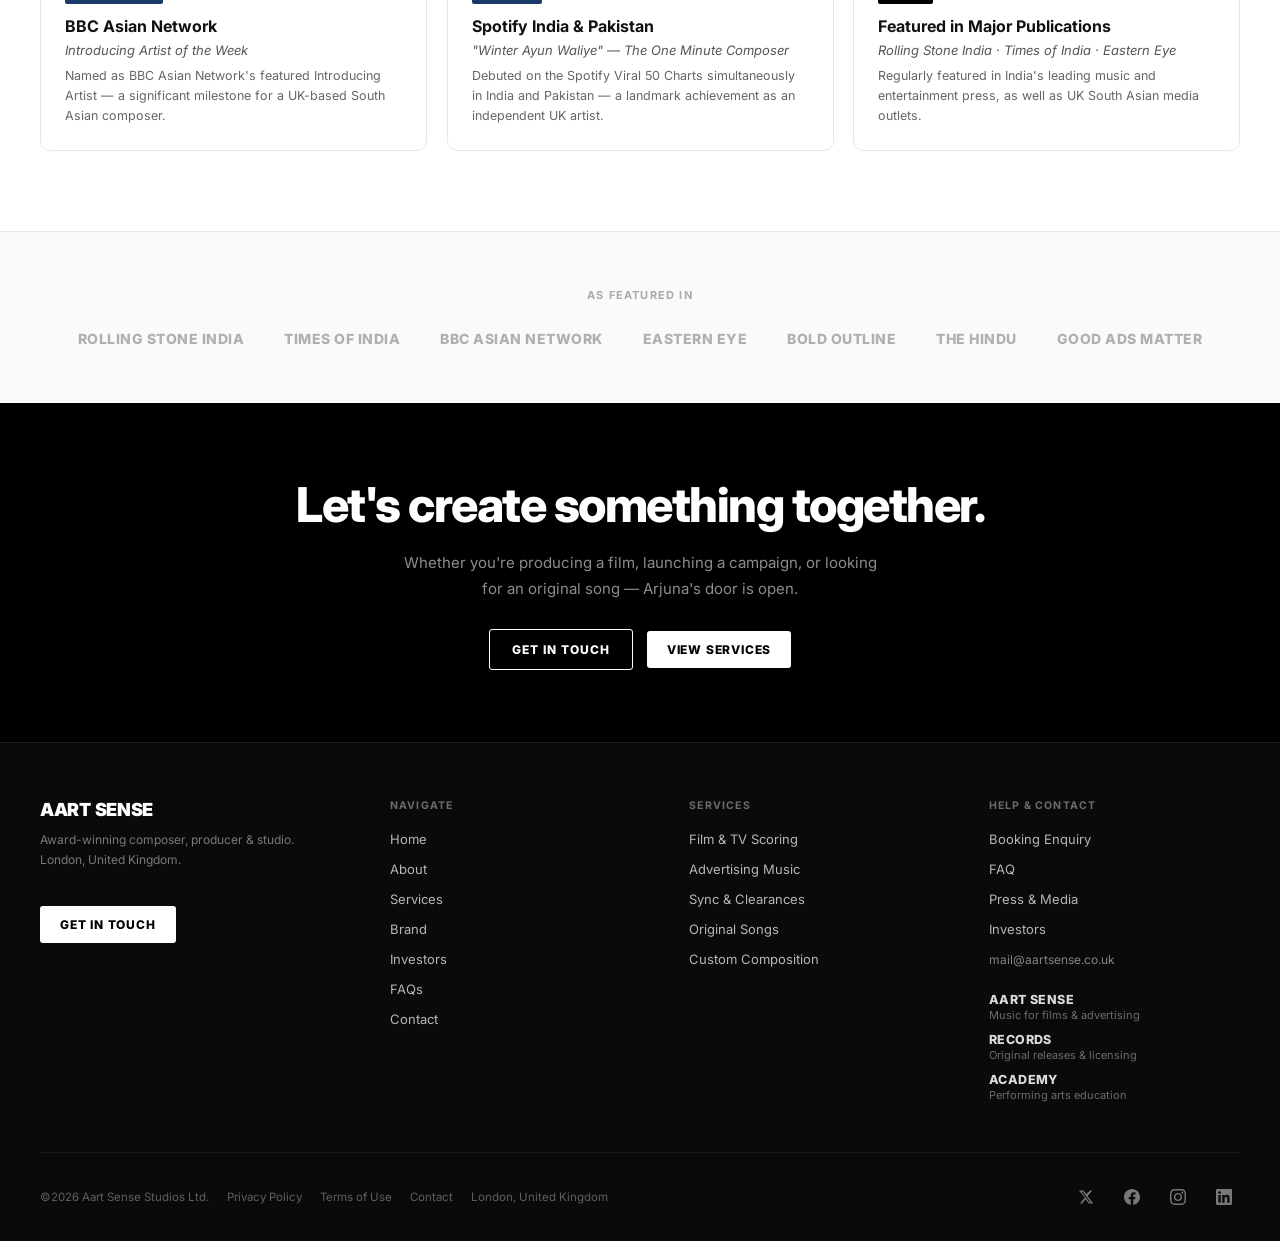
==== commit 29bea0e0: "added the artist page" ====
--- a/about.html
+++ b/about.html
@@ -191,6 +191,7 @@
   <div class="logo"><a href="index.html">AART SENSE</a></div>
   <div class="nav-links">
     <a href="about.html" class="active">About</a>
+    <a href="artist.html">Artist</a>
     <a href="services.html">Services</a>
     <a href="brand.html">Brand</a>
     <a href="faqs.html">FAQs</a>
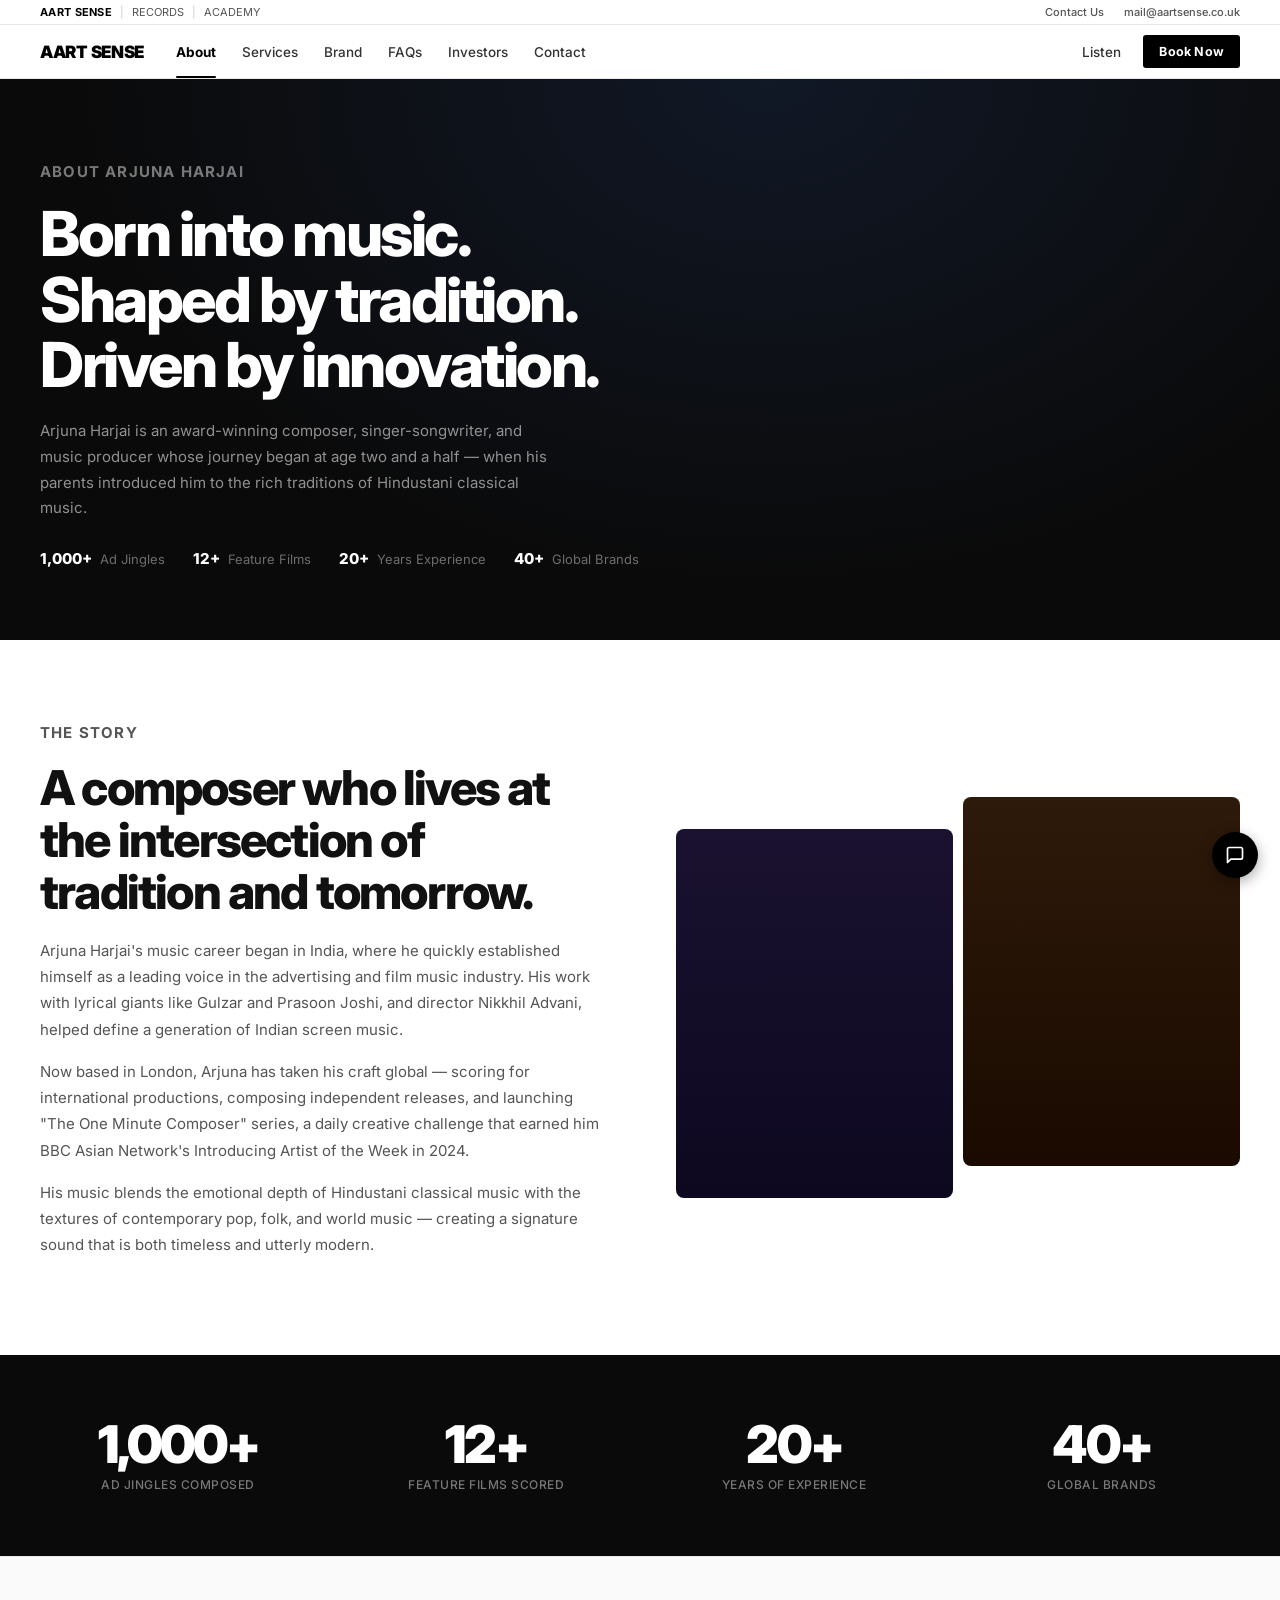
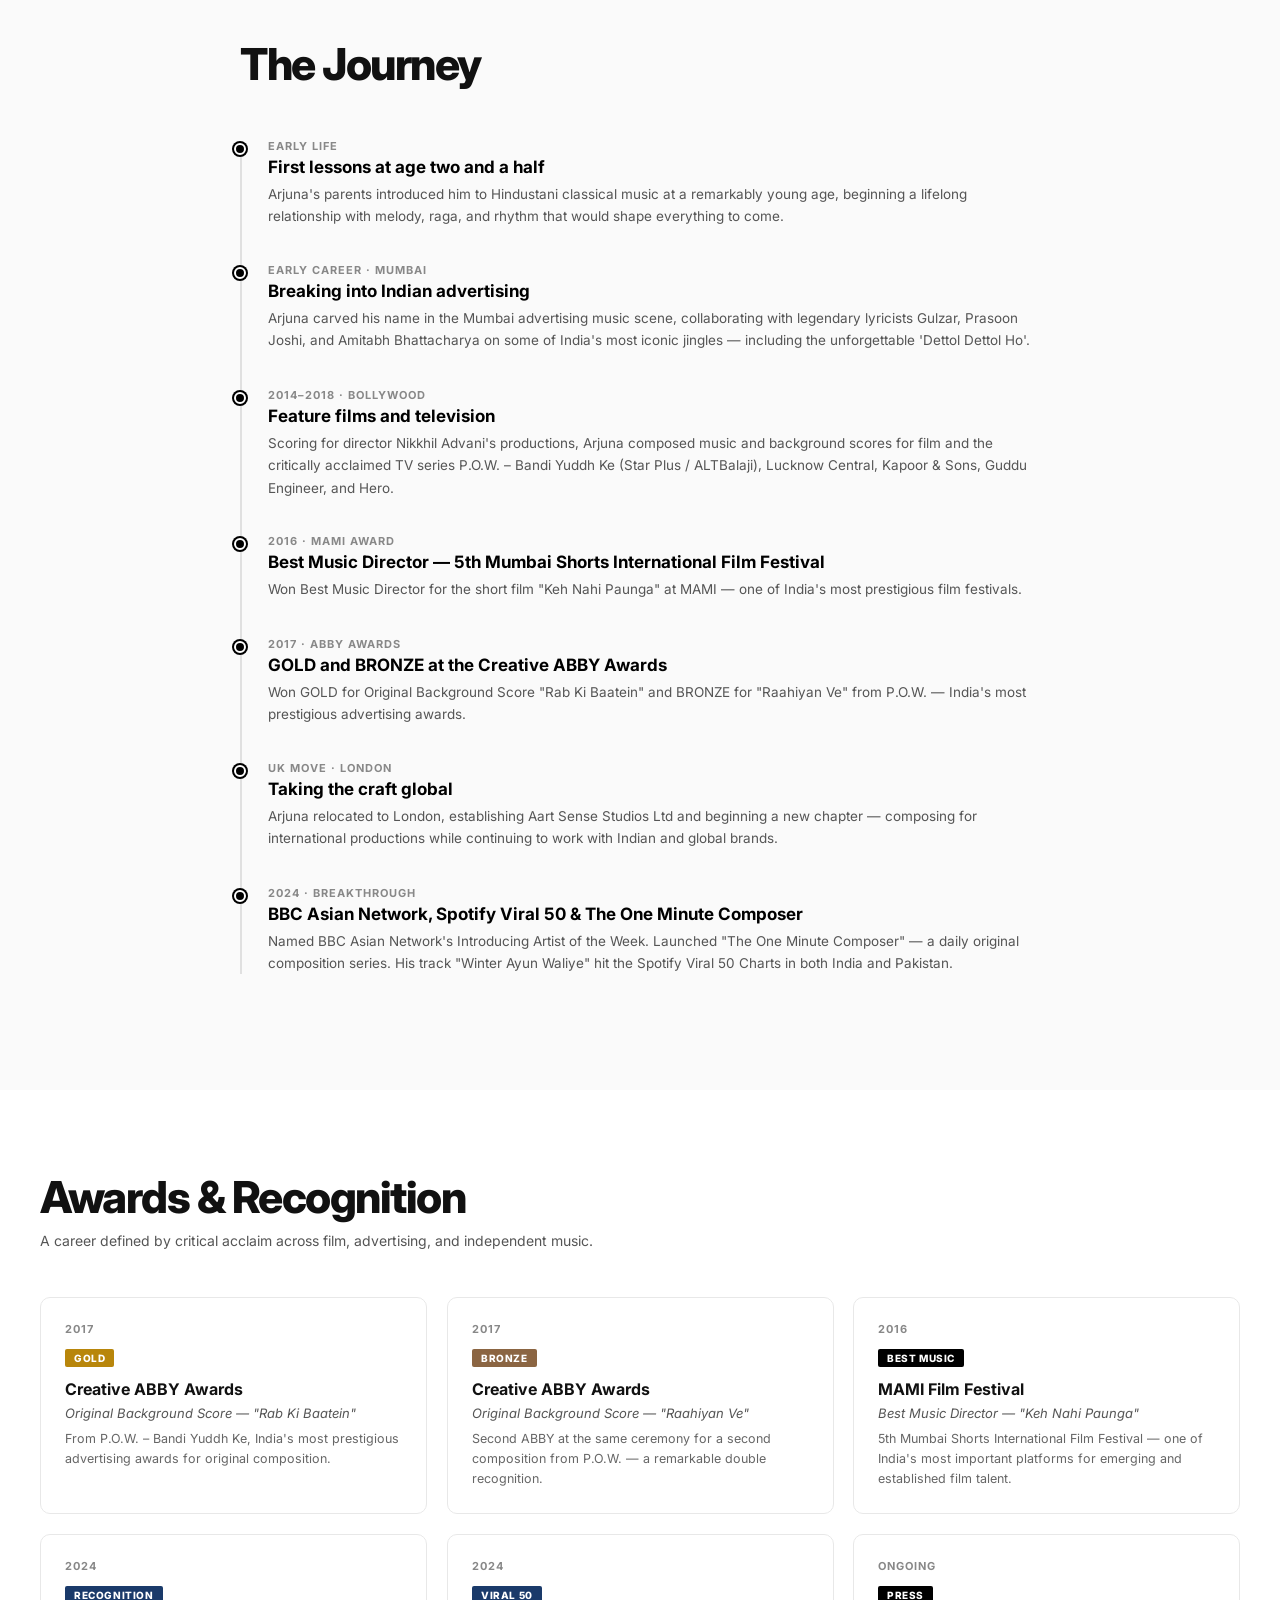
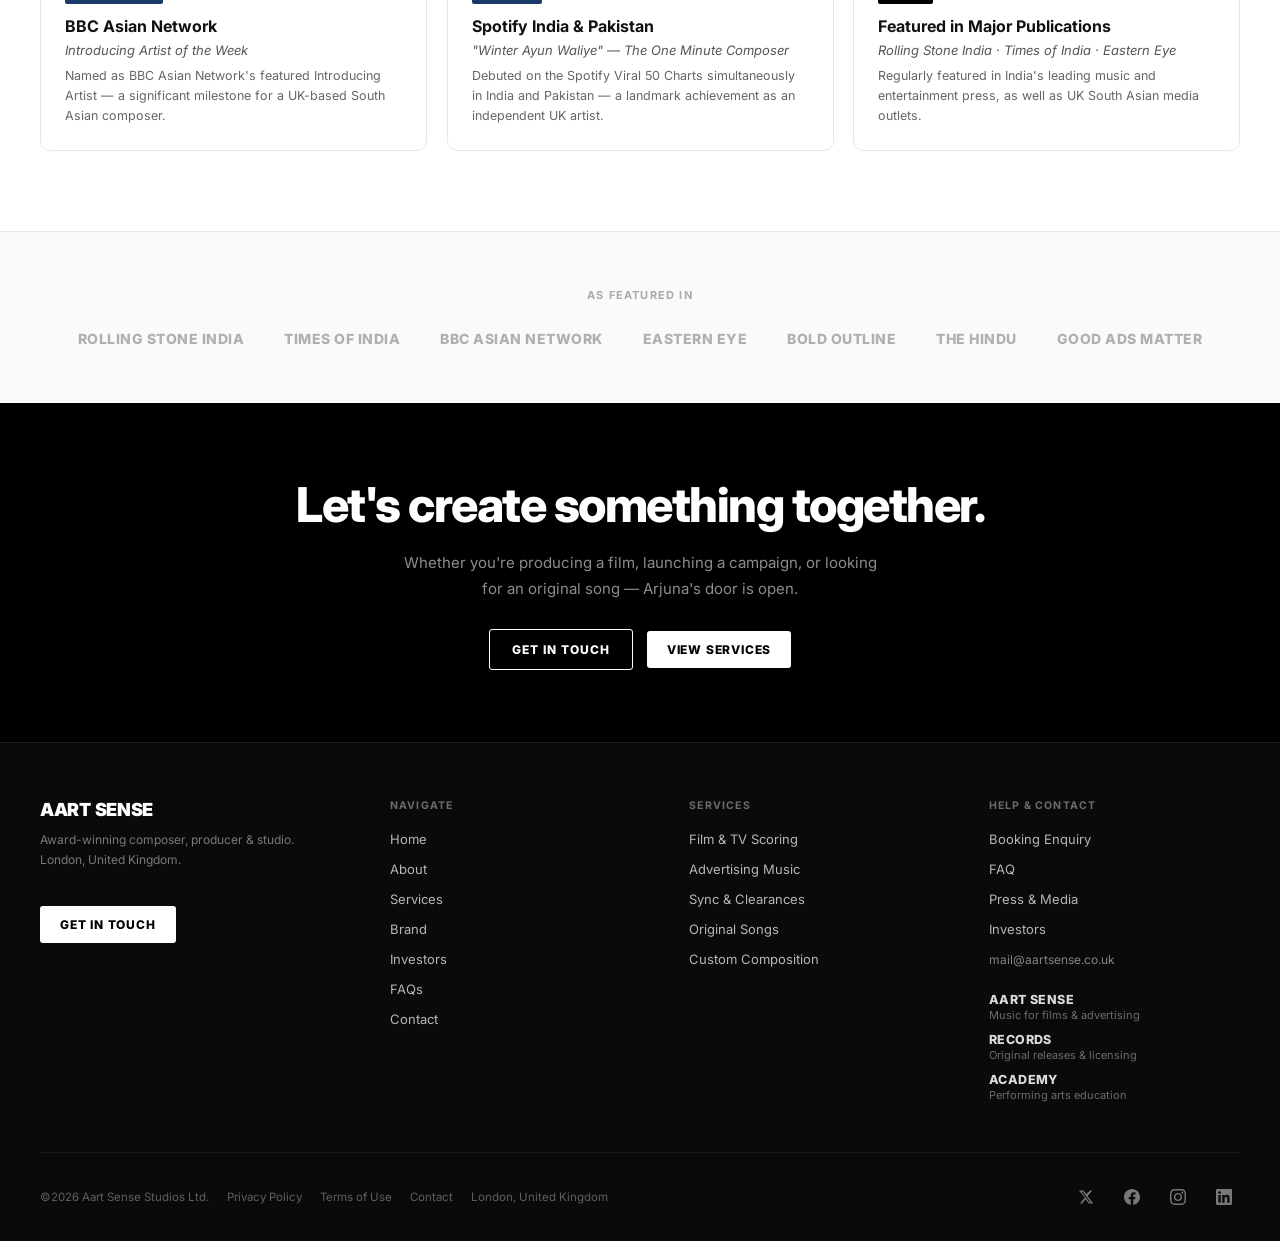
==== commit 122f7453: "fixed mobile design and updated home page" ====
--- a/about.html
+++ b/about.html
@@ -191,7 +191,6 @@
   <div class="logo"><a href="index.html">AART SENSE</a></div>
   <div class="nav-links">
     <a href="about.html" class="active">About</a>
-    <a href="artist.html">Artist</a>
     <a href="services.html">Services</a>
     <a href="brand.html">Brand</a>
     <a href="faqs.html">FAQs</a>
@@ -202,7 +201,28 @@
     <span class="nav-login">Listen</span>
     <button class="btn-cta">Book Now</button>
   </div>
+  <button class="nav-hamburger" id="navHamburger" aria-label="Open menu" aria-expanded="false">
+    <span></span><span></span><span></span>
+  </button>
 </nav>
+<div class="mobile-menu" id="mobileMenu">
+  <div class="mobile-menu-header">
+    <div class="mobile-logo">AART SENSE</div>
+    <button class="mobile-menu-close" id="mobileMenuClose">&#10005;</button>
+  </div>
+  <nav class="mobile-nav">
+    <a href="about.html" class="active">About</a>
+    <a href="services.html">Services</a>
+    <a href="brand.html">Brand</a>
+    <a href="faqs.html">FAQs</a>
+    <a href="investors.html">Investors</a>
+    <a href="contact.html">Contact</a>
+  </nav>
+  <div class="mobile-menu-footer">
+    <button class="btn-cta">Book Now</button>
+  </div>
+</div>
+<div class="mobile-menu-overlay" id="mobileMenuOverlay"></div>
 
 <!-- PAGE HERO -->
 <div class="page-hero">
--- a/shared.css
+++ b/shared.css
@@ -403,6 +403,91 @@
 }
 .badge-source { font-size: 11.5px; color: #555; font-weight: 500; }
 
+/* ── HAMBURGER BUTTON ── */
+.nav-hamburger {
+  display: none;
+  flex-direction: column;
+  justify-content: center;
+  gap: 5px;
+  width: 36px; height: 36px;
+  background: none; border: none;
+  padding: 6px; cursor: pointer;
+  margin-left: auto; flex-shrink: 0;
+}
+.nav-hamburger span {
+  display: block;
+  width: 22px; height: 2px;
+  background: #000; border-radius: 2px;
+  transition: transform .25s ease, opacity .2s ease;
+  transform-origin: center;
+}
+.nav-hamburger.open span:nth-child(1) { transform: rotate(45deg) translate(5px, 5px); }
+.nav-hamburger.open span:nth-child(2) { opacity: 0; transform: scaleX(0); }
+.nav-hamburger.open span:nth-child(3) { transform: rotate(-45deg) translate(5px, -5px); }
+
+/* ── MOBILE MENU DRAWER ── */
+.mobile-menu {
+  position: fixed;
+  top: 0; right: -100%;
+  width: min(300px, 88vw);
+  height: 100%;
+  background: #fff;
+  z-index: 500;
+  display: flex; flex-direction: column;
+  transition: right .3s cubic-bezier(.22,.68,0,1.1);
+  box-shadow: -4px 0 32px rgba(0,0,0,.15);
+}
+.mobile-menu.open { right: 0; }
+.mobile-menu-header {
+  display: flex; align-items: center;
+  justify-content: space-between;
+  padding: 0 20px; height: 54px;
+  border-bottom: 1px solid #e8e8e8;
+  flex-shrink: 0;
+}
+.mobile-logo {
+  font-size: 15px; font-weight: 900;
+  letter-spacing: -.3px; color: #000;
+}
+.mobile-menu-close {
+  background: none; border: none;
+  font-size: 20px; cursor: pointer;
+  color: #555; width: 32px; height: 32px;
+  display: flex; align-items: center; justify-content: center;
+  border-radius: 50%; transition: background .15s;
+  line-height: 1; padding: 0;
+}
+.mobile-menu-close:hover { background: #f5f5f5; }
+.mobile-nav {
+  display: flex; flex-direction: column;
+  flex: 1; overflow-y: auto; padding: 8px 0;
+}
+.mobile-nav a {
+  padding: 14px 24px;
+  font-size: 16px; font-weight: 600;
+  color: #111; border-bottom: 1px solid #f2f2f2;
+  transition: background .12s, color .12s;
+  display: block;
+}
+.mobile-nav a:last-child { border-bottom: none; }
+.mobile-nav a:hover { background: #fafafa; }
+.mobile-nav a.active { color: #000; font-weight: 800; }
+.mobile-menu-footer {
+  padding: 20px 24px;
+  border-top: 1px solid #e8e8e8; flex-shrink: 0;
+}
+.mobile-menu-footer .btn-cta {
+  width: 100%; padding: 12px 16px; font-size: 13px;
+  text-align: center; display: block;
+}
+.mobile-menu-overlay {
+  position: fixed; inset: 0;
+  background: rgba(0,0,0,.55); z-index: 499;
+  opacity: 0; pointer-events: none;
+  transition: opacity .28s;
+}
+.mobile-menu-overlay.open { opacity: 1; pointer-events: auto; }
+
 /* ── RESPONSIVE ── */
 @media (max-width: 960px) {
   .top-bar { display: none; }
@@ -416,6 +501,9 @@
 @media (max-width: 600px) {
   .navbar { padding: 0 16px; gap: 12px; }
   .nav-links { display: none; }
+  .nav-right .btn-cta { display: none; }
+  .nav-right .nav-login { display: none; }
+  .nav-hamburger { display: flex; }
   .page-hero h1 { font-size: 32px; }
   .footer-top { grid-template-columns: 1fr; }
   .cta-strip h2 { font-size: 32px; }
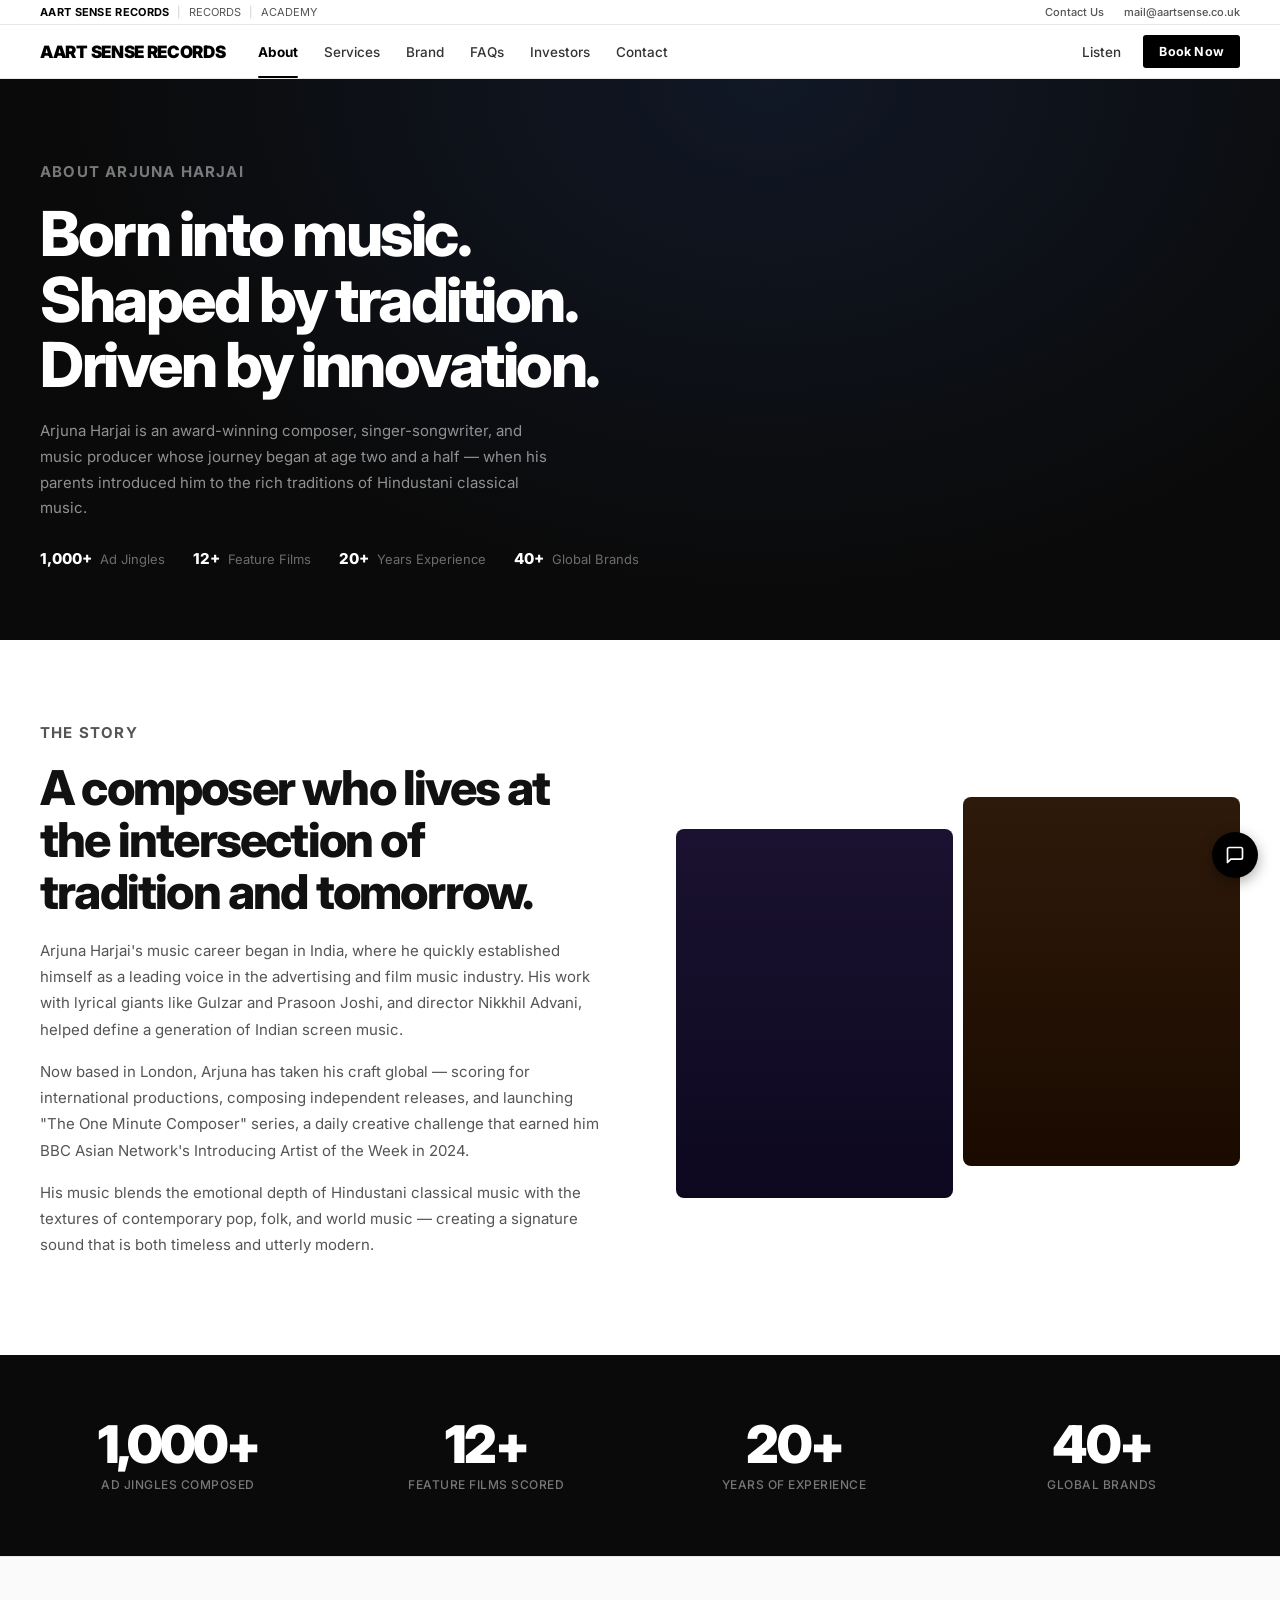
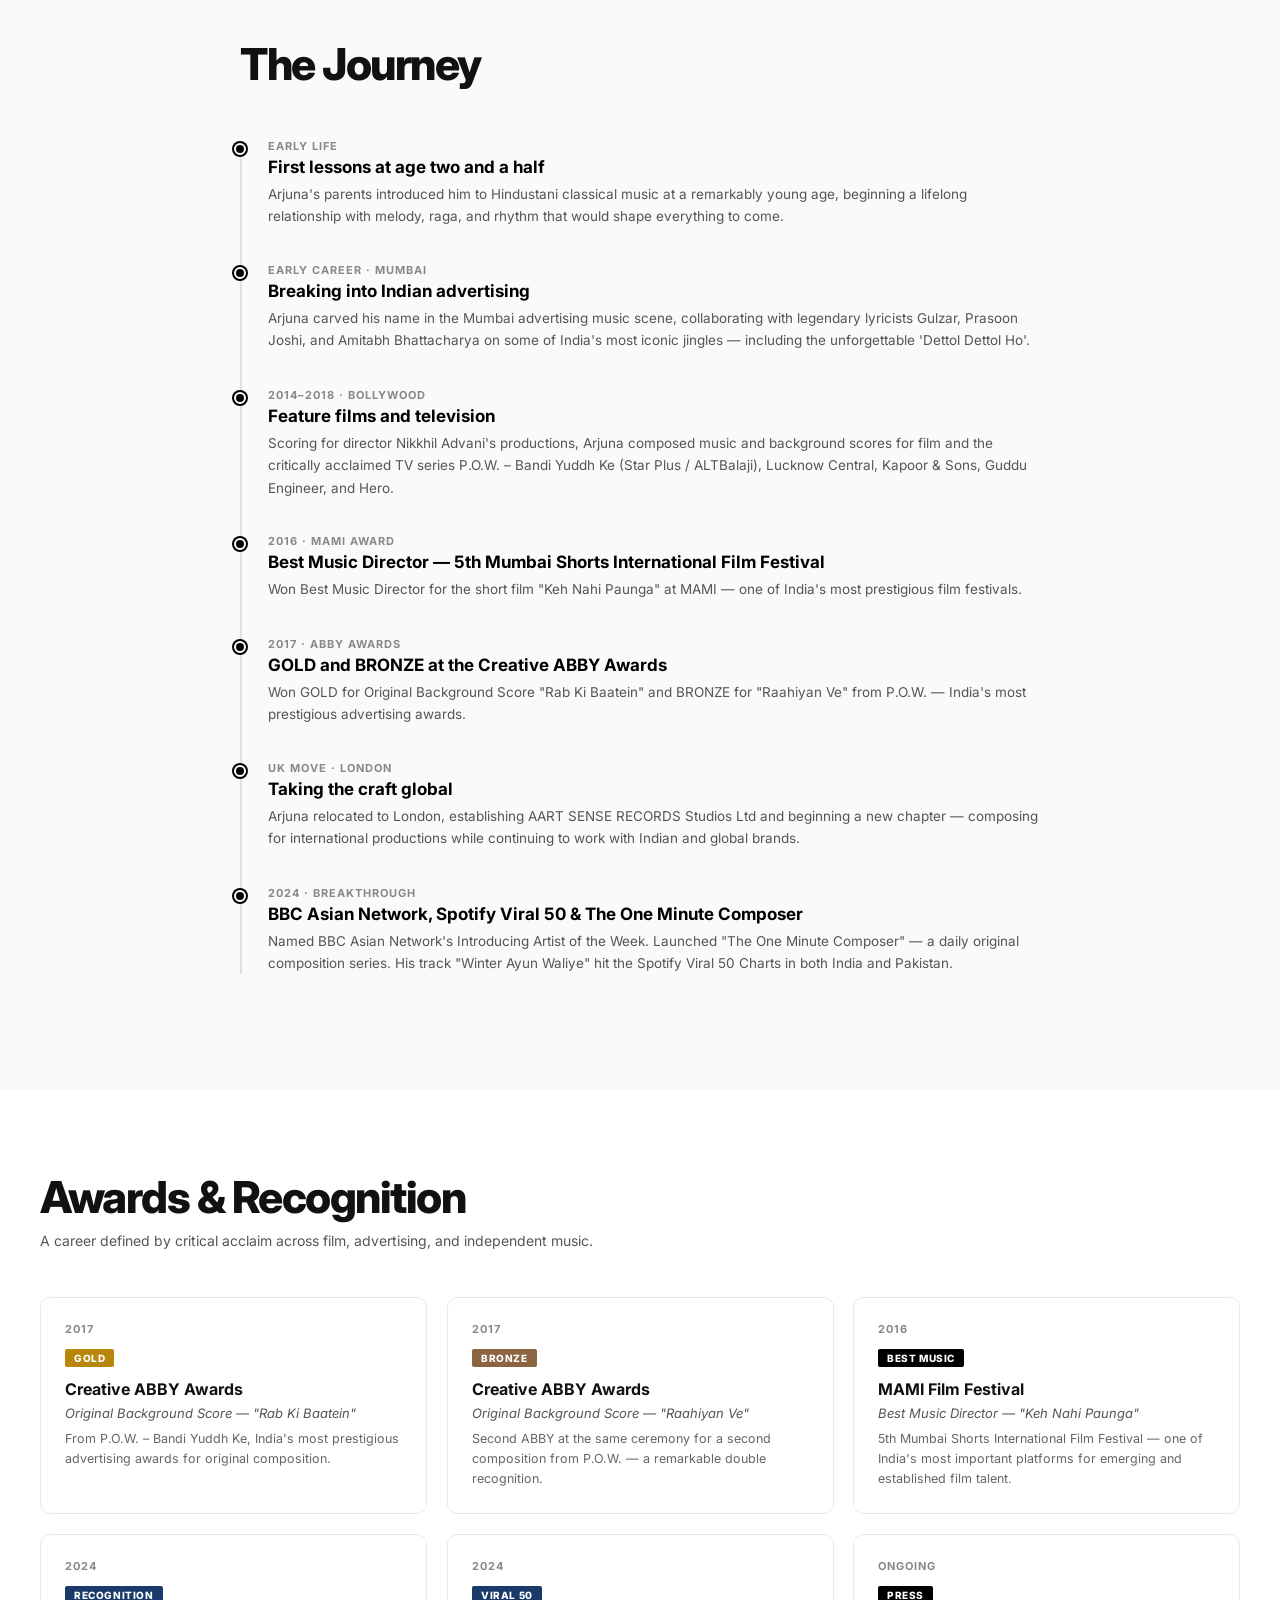
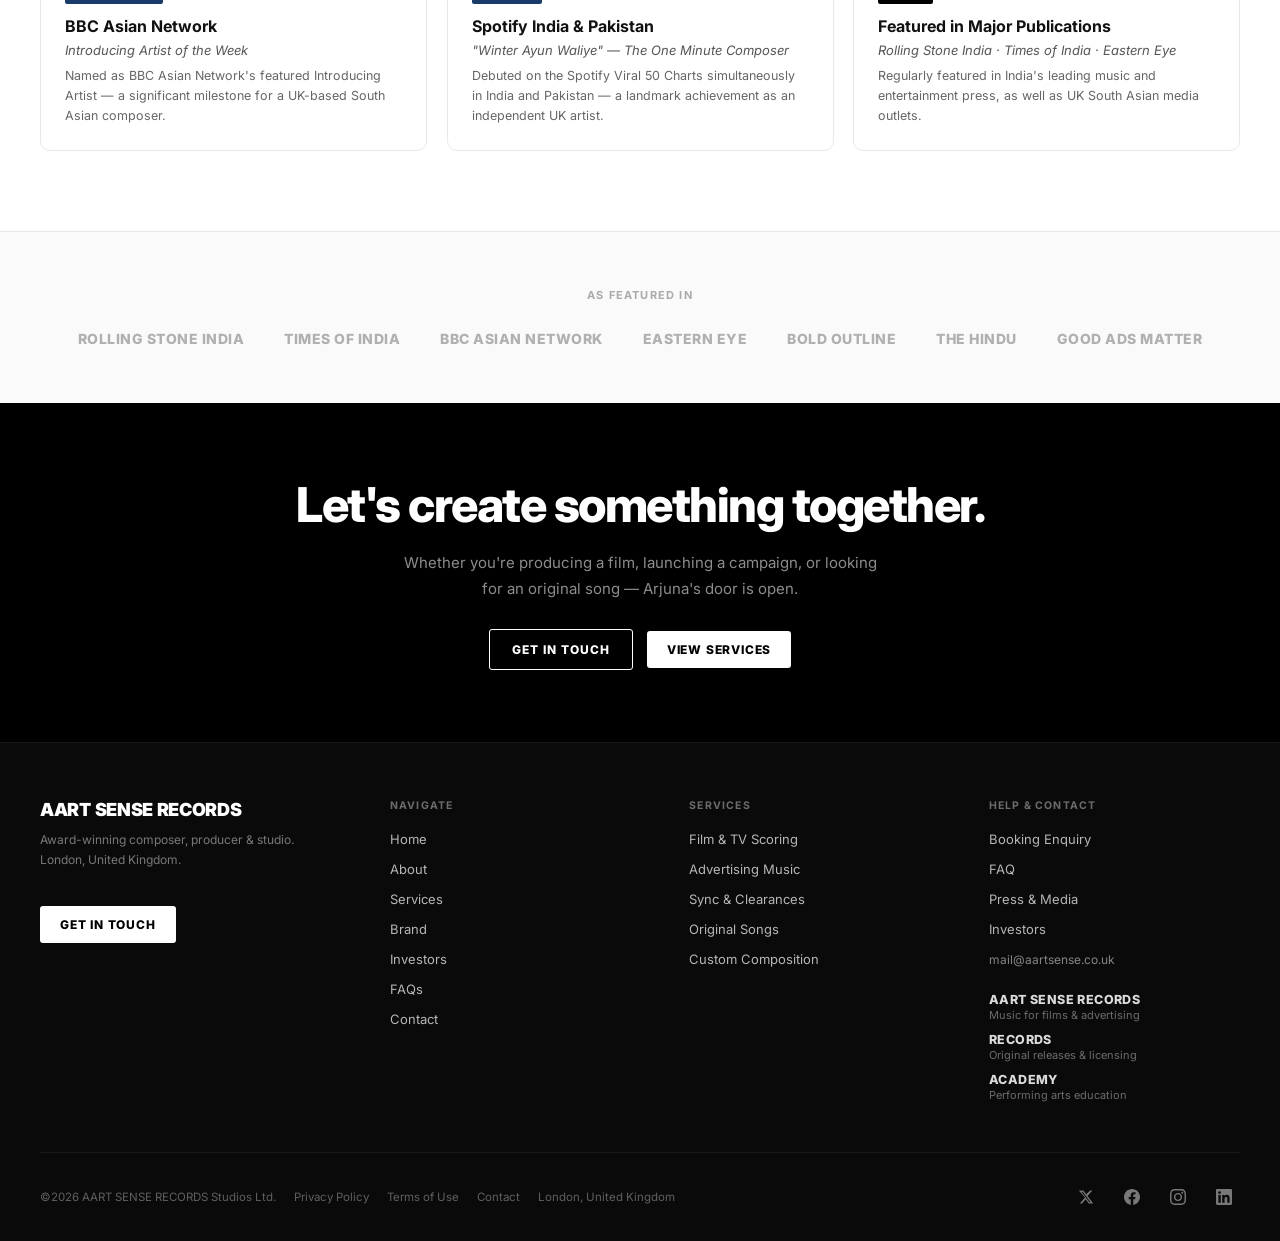
==== commit 95e7c56a: "update the company name" ====
--- a/about.html
+++ b/about.html
@@ -3,7 +3,8 @@
 <head>
   <meta charset="UTF-8"/>
   <meta name="viewport" content="width=device-width, initial-scale=1.0"/>
-  <title>About – Aart Sense | Arjuna Harjai</title>
+  <title>About – AART SENSE RECORDS
+ | Arjuna Harjai</title>
   <link rel="preconnect" href="https://fonts.googleapis.com"/>
   <link rel="preconnect" href="https://fonts.gstatic.com" crossorigin/>
   <link href="https://fonts.googleapis.com/css2?family=Inter:wght@300;400;500;600;700;800;900&display=swap" rel="stylesheet"/>
@@ -176,7 +177,8 @@
 <!-- TOP BAR -->
 <div class="top-bar">
   <div class="top-bar-left">
-    <a href="index.html"><span class="brand">AART SENSE</span></a>
+    <a href="index.html"><span class="brand">AART SENSE RECORDS
+</span></a>
     <span class="sep">|</span><a href="#">RECORDS</a>
     <span class="sep">|</span><a href="#">ACADEMY</a>
   </div>
@@ -188,7 +190,8 @@
 
 <!-- NAVBAR -->
 <nav class="navbar" id="navbar">
-  <div class="logo"><a href="index.html">AART SENSE</a></div>
+  <div class="logo"><a href="index.html">AART SENSE RECORDS
+</a></div>
   <div class="nav-links">
     <a href="about.html" class="active">About</a>
     <a href="services.html">Services</a>
@@ -207,7 +210,8 @@
 </nav>
 <div class="mobile-menu" id="mobileMenu">
   <div class="mobile-menu-header">
-    <div class="mobile-logo">AART SENSE</div>
+    <div class="mobile-logo">AART SENSE RECORDS
+</div>
     <button class="mobile-menu-close" id="mobileMenuClose">&#10005;</button>
   </div>
   <nav class="mobile-nav">
@@ -317,7 +321,8 @@
         <div class="tl-dot"></div>
         <div class="tl-year">UK Move · London</div>
         <div class="tl-title">Taking the craft global</div>
-        <div class="tl-desc">Arjuna relocated to London, establishing Aart Sense Studios Ltd and beginning a new chapter — composing for international productions while continuing to work with Indian and global brands.</div>
+        <div class="tl-desc">Arjuna relocated to London, establishing AART SENSE RECORDS
+ Studios Ltd and beginning a new chapter — composing for international productions while continuing to work with Indian and global brands.</div>
       </div>
       <div class="tl-item">
         <div class="tl-dot"></div>
@@ -411,7 +416,8 @@
 <footer class="footer">
   <div class="footer-top">
     <div class="footer-cta">
-      <div class="footer-logo">AART SENSE</div>
+      <div class="footer-logo">AART SENSE RECORDS
+</div>
       <p class="footer-tagline">Award-winning composer, producer &amp; studio.<br>London, United Kingdom.</p>
       <a href="contact.html" class="btn-white" style="display:inline-block;margin-top:16px;">Get in Touch</a>
     </div>
@@ -448,7 +454,8 @@
       </ul>
       <div class="fm-brands" style="margin-top:24px">
         <div class="fm-brand">
-          <div class="fm-brand-name">AART SENSE</div>
+          <div class="fm-brand-name">AART SENSE RECORDS
+</div>
           <div class="fm-brand-tagline">Music for films &amp; advertising</div>
         </div>
         <div class="fm-brand">
@@ -464,7 +471,8 @@
   </div>
   <div class="footer-bottom">
     <div class="footer-links">
-      <span>©2026 Aart Sense Studios Ltd.</span>
+      <span>©2026 AART SENSE RECORDS
+ Studios Ltd.</span>
       <a href="#">Privacy Policy</a>
       <a href="#">Terms of Use</a>
       <a href="contact.html">Contact</a>
--- a/shared.css
+++ b/shared.css
@@ -1,5 +1,6 @@
 /* ═══════════════════════════════════════
-   AART SENSE — Shared Stylesheet
+   AART SENSE RECORDS
+ — Shared Stylesheet
    Used by all pages
 ════════════════════════════════════════ */
 
